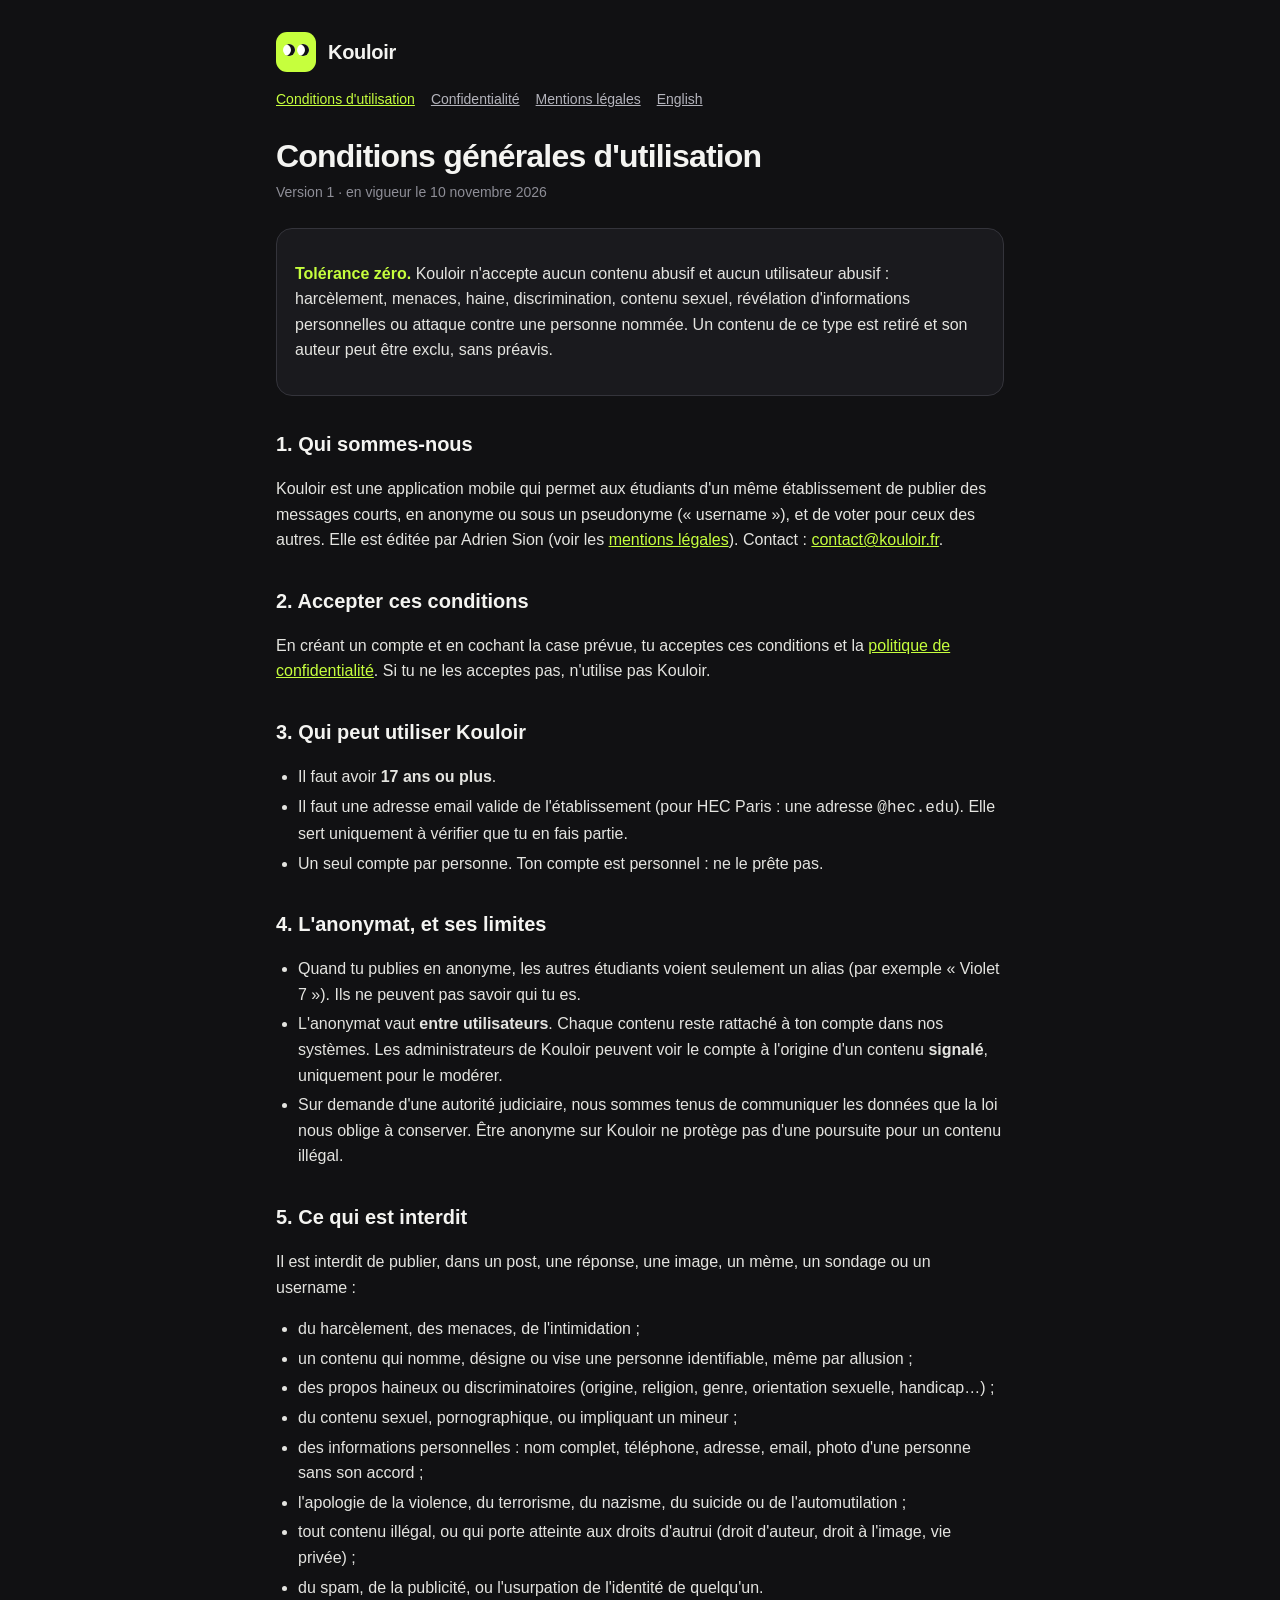
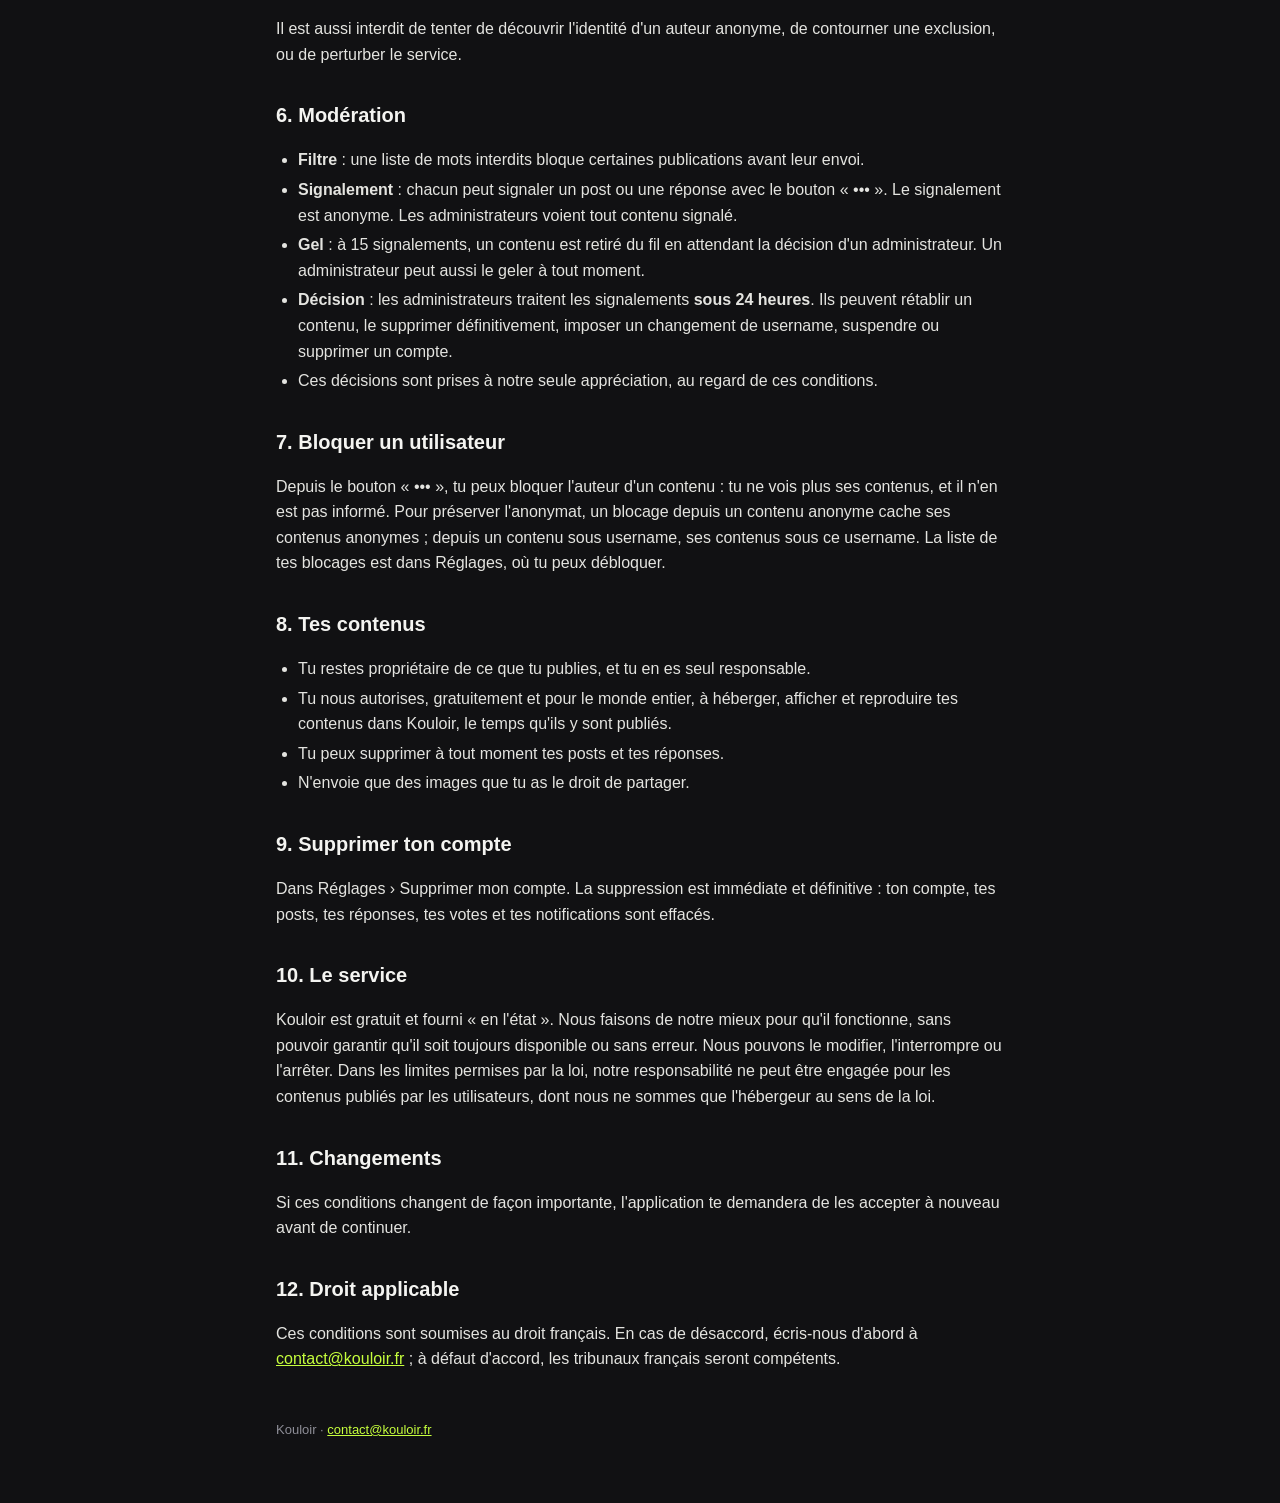
==== cgu.html @ 419ad06a "Pages légales de Kouloir (FR/EN) Co-Authored-By: Claude Opus 5.5 <noreply@anthropic.com>" ====
<!doctype html>
<html lang="fr">
<head>
<meta charset="utf-8">
<meta name="viewport" content="width=device-width, initial-scale=1">
<title>Conditions d'utilisation · Kouloir</title>
<link rel="stylesheet" href="style.css">
</head>
<body>
<main>
<header><span class="logo" aria-hidden="true"></span><span class="brand">Kouloir</span></header>
<nav aria-label="Pages légales">
  <a href="cgu.html" aria-current="page">Conditions d'utilisation</a>
  <a href="confidentialite.html">Confidentialité</a>
  <a href="mentions-legales.html">Mentions légales</a>
  <a href="terms.html" lang="en">English</a>
</nav>

<h1>Conditions générales d'utilisation</h1>
<p class="meta">Version 1 · en vigueur le 10 novembre 2026</p>

<div class="box">
  <p><strong>Tolérance zéro.</strong> Kouloir n'accepte aucun contenu abusif et aucun utilisateur abusif :
  harcèlement, menaces, haine, discrimination, contenu sexuel, révélation d'informations personnelles
  ou attaque contre une personne nommée. Un contenu de ce type est retiré et son auteur peut être exclu,
  sans préavis.</p>
</div>

<h2>1. Qui sommes-nous</h2>
<p>Kouloir est une application mobile qui permet aux étudiants d'un même établissement de publier des
messages courts, en anonyme ou sous un pseudonyme (« username »), et de voter pour ceux des autres.
Elle est éditée par Adrien Sion (voir les <a href="mentions-legales.html">mentions légales</a>).
Contact : <a href="mailto:contact@kouloir.fr">contact@kouloir.fr</a>.</p>

<h2>2. Accepter ces conditions</h2>
<p>En créant un compte et en cochant la case prévue, tu acceptes ces conditions et la
<a href="confidentialite.html">politique de confidentialité</a>. Si tu ne les acceptes pas, n'utilise pas Kouloir.</p>

<h2>3. Qui peut utiliser Kouloir</h2>
<ul>
  <li>Il faut avoir <strong>17 ans ou plus</strong>.</li>
  <li>Il faut une adresse email valide de l'établissement (pour HEC Paris : une adresse <code>@hec.edu</code>).
  Elle sert uniquement à vérifier que tu en fais partie.</li>
  <li>Un seul compte par personne. Ton compte est personnel : ne le prête pas.</li>
</ul>

<h2>4. L'anonymat, et ses limites</h2>
<ul>
  <li>Quand tu publies en anonyme, les autres étudiants voient seulement un alias (par exemple « Violet 7 »).
  Ils ne peuvent pas savoir qui tu es.</li>
  <li>L'anonymat vaut <strong>entre utilisateurs</strong>. Chaque contenu reste rattaché à ton compte dans nos
  systèmes. Les administrateurs de Kouloir peuvent voir le compte à l'origine d'un contenu
  <strong>signalé</strong>, uniquement pour le modérer.</li>
  <li>Sur demande d'une autorité judiciaire, nous sommes tenus de communiquer les données que la loi nous
  oblige à conserver. Être anonyme sur Kouloir ne protège pas d'une poursuite pour un contenu illégal.</li>
</ul>

<h2>5. Ce qui est interdit</h2>
<p>Il est interdit de publier, dans un post, une réponse, une image, un mème, un sondage ou un username :</p>
<ul>
  <li>du harcèlement, des menaces, de l'intimidation ;</li>
  <li>un contenu qui nomme, désigne ou vise une personne identifiable, même par allusion ;</li>
  <li>des propos haineux ou discriminatoires (origine, religion, genre, orientation sexuelle, handicap…) ;</li>
  <li>du contenu sexuel, pornographique, ou impliquant un mineur ;</li>
  <li>des informations personnelles : nom complet, téléphone, adresse, email, photo d'une personne sans son accord ;</li>
  <li>l'apologie de la violence, du terrorisme, du nazisme, du suicide ou de l'automutilation ;</li>
  <li>tout contenu illégal, ou qui porte atteinte aux droits d'autrui (droit d'auteur, droit à l'image, vie privée) ;</li>
  <li>du spam, de la publicité, ou l'usurpation de l'identité de quelqu'un.</li>
</ul>
<p>Il est aussi interdit de tenter de découvrir l'identité d'un auteur anonyme, de contourner une exclusion,
ou de perturber le service.</p>

<h2>6. Modération</h2>
<ul>
  <li><strong>Filtre</strong> : une liste de mots interdits bloque certaines publications avant leur envoi.</li>
  <li><strong>Signalement</strong> : chacun peut signaler un post ou une réponse avec le bouton « ••• ».
  Le signalement est anonyme. Les administrateurs voient tout contenu signalé.</li>
  <li><strong>Gel</strong> : à 15 signalements, un contenu est retiré du fil en attendant la décision d'un
  administrateur. Un administrateur peut aussi le geler à tout moment.</li>
  <li><strong>Décision</strong> : les administrateurs traitent les signalements <strong>sous 24 heures</strong>.
  Ils peuvent rétablir un contenu, le supprimer définitivement, imposer un changement de username,
  suspendre ou supprimer un compte.</li>
  <li>Ces décisions sont prises à notre seule appréciation, au regard de ces conditions.</li>
</ul>

<h2>7. Bloquer un utilisateur</h2>
<p>Depuis le bouton « ••• », tu peux bloquer l'auteur d'un contenu : tu ne vois plus ses contenus, et il
n'en est pas informé. Pour préserver l'anonymat, un blocage depuis un contenu anonyme cache ses contenus
anonymes ; depuis un contenu sous username, ses contenus sous ce username. La liste de tes blocages est
dans Réglages, où tu peux débloquer.</p>

<h2>8. Tes contenus</h2>
<ul>
  <li>Tu restes propriétaire de ce que tu publies, et tu en es seul responsable.</li>
  <li>Tu nous autorises, gratuitement et pour le monde entier, à héberger, afficher et reproduire tes contenus
  dans Kouloir, le temps qu'ils y sont publiés.</li>
  <li>Tu peux supprimer à tout moment tes posts et tes réponses.</li>
  <li>N'envoie que des images que tu as le droit de partager.</li>
</ul>

<h2>9. Supprimer ton compte</h2>
<p>Dans Réglages › Supprimer mon compte. La suppression est immédiate et définitive : ton compte, tes posts,
tes réponses, tes votes et tes notifications sont effacés.</p>

<h2>10. Le service</h2>
<p>Kouloir est gratuit et fourni « en l'état ». Nous faisons de notre mieux pour qu'il fonctionne, sans
pouvoir garantir qu'il soit toujours disponible ou sans erreur. Nous pouvons le modifier, l'interrompre
ou l'arrêter. Dans les limites permises par la loi, notre responsabilité ne peut être engagée pour les
contenus publiés par les utilisateurs, dont nous ne sommes que l'hébergeur au sens de la loi.</p>

<h2>11. Changements</h2>
<p>Si ces conditions changent de façon importante, l'application te demandera de les accepter à nouveau
avant de continuer.</p>

<h2>12. Droit applicable</h2>
<p>Ces conditions sont soumises au droit français. En cas de désaccord, écris-nous d'abord à
<a href="mailto:contact@kouloir.fr">contact@kouloir.fr</a> ; à défaut d'accord, les tribunaux français
seront compétents.</p>

<footer>Kouloir · <a href="mailto:contact@kouloir.fr">contact@kouloir.fr</a></footer>
</main>
</body>
</html>
---- style.css ----
:root { color-scheme: dark; }
* { box-sizing: border-box; }
body {
  margin: 0;
  background: #111113;
  color: #F4F4F1;
  font: 16px/1.6 Inter, -apple-system, BlinkMacSystemFont, "Segoe UI", sans-serif;
}
main { max-width: 760px; margin: 0 auto; padding: 32px 16px 64px; }
header { display: flex; align-items: center; gap: 12px; margin-bottom: 8px; }
.logo { width: 40px; height: 40px; border-radius: 11px; background: #C6FF3D; position: relative; flex: none; }
.logo::before, .logo::after {
  content: ""; position: absolute; top: 12px; width: 12px; height: 12px; border-radius: 50%;
  background: #fff; box-shadow: inset -4px 0 0 0 #111113;
}
.logo::before { left: 7px; }
.logo::after { left: 21px; }
.brand { font-weight: 700; font-size: 20px; letter-spacing: -0.3px; }
nav { display: flex; flex-wrap: wrap; gap: 8px 16px; margin: 16px 0 28px; font-size: 14px; }
nav a { color: #B4B4BC; }
nav a[aria-current] { color: #C6FF3D; }
h1 { font-size: 32px; line-height: 1.15; letter-spacing: -0.8px; margin: 0 0 6px; }
h2 { font-size: 20px; margin: 32px 0 8px; }
.meta { color: #8E8E97; font-size: 14px; margin: 0 0 24px; }
.box { background: #1A1A1E; border: 1px solid #34343B; border-radius: 16px; padding: 16px 18px; margin: 20px 0; }
.box strong { color: #C6FF3D; }
a { color: #C6FF3D; }
ul { padding-left: 22px; }
li { margin: 4px 0; }
p, li { color: #E4E4E0; }
table { width: 100%; border-collapse: collapse; font-size: 14.5px; margin: 12px 0; }
th, td { text-align: left; vertical-align: top; padding: 10px 8px; border-bottom: 1px solid #26262C; }
th { color: #B4B4BC; font-weight: 600; }
.table-wrap { overflow-x: auto; }
footer { margin-top: 48px; color: #8E8E97; font-size: 13px; }
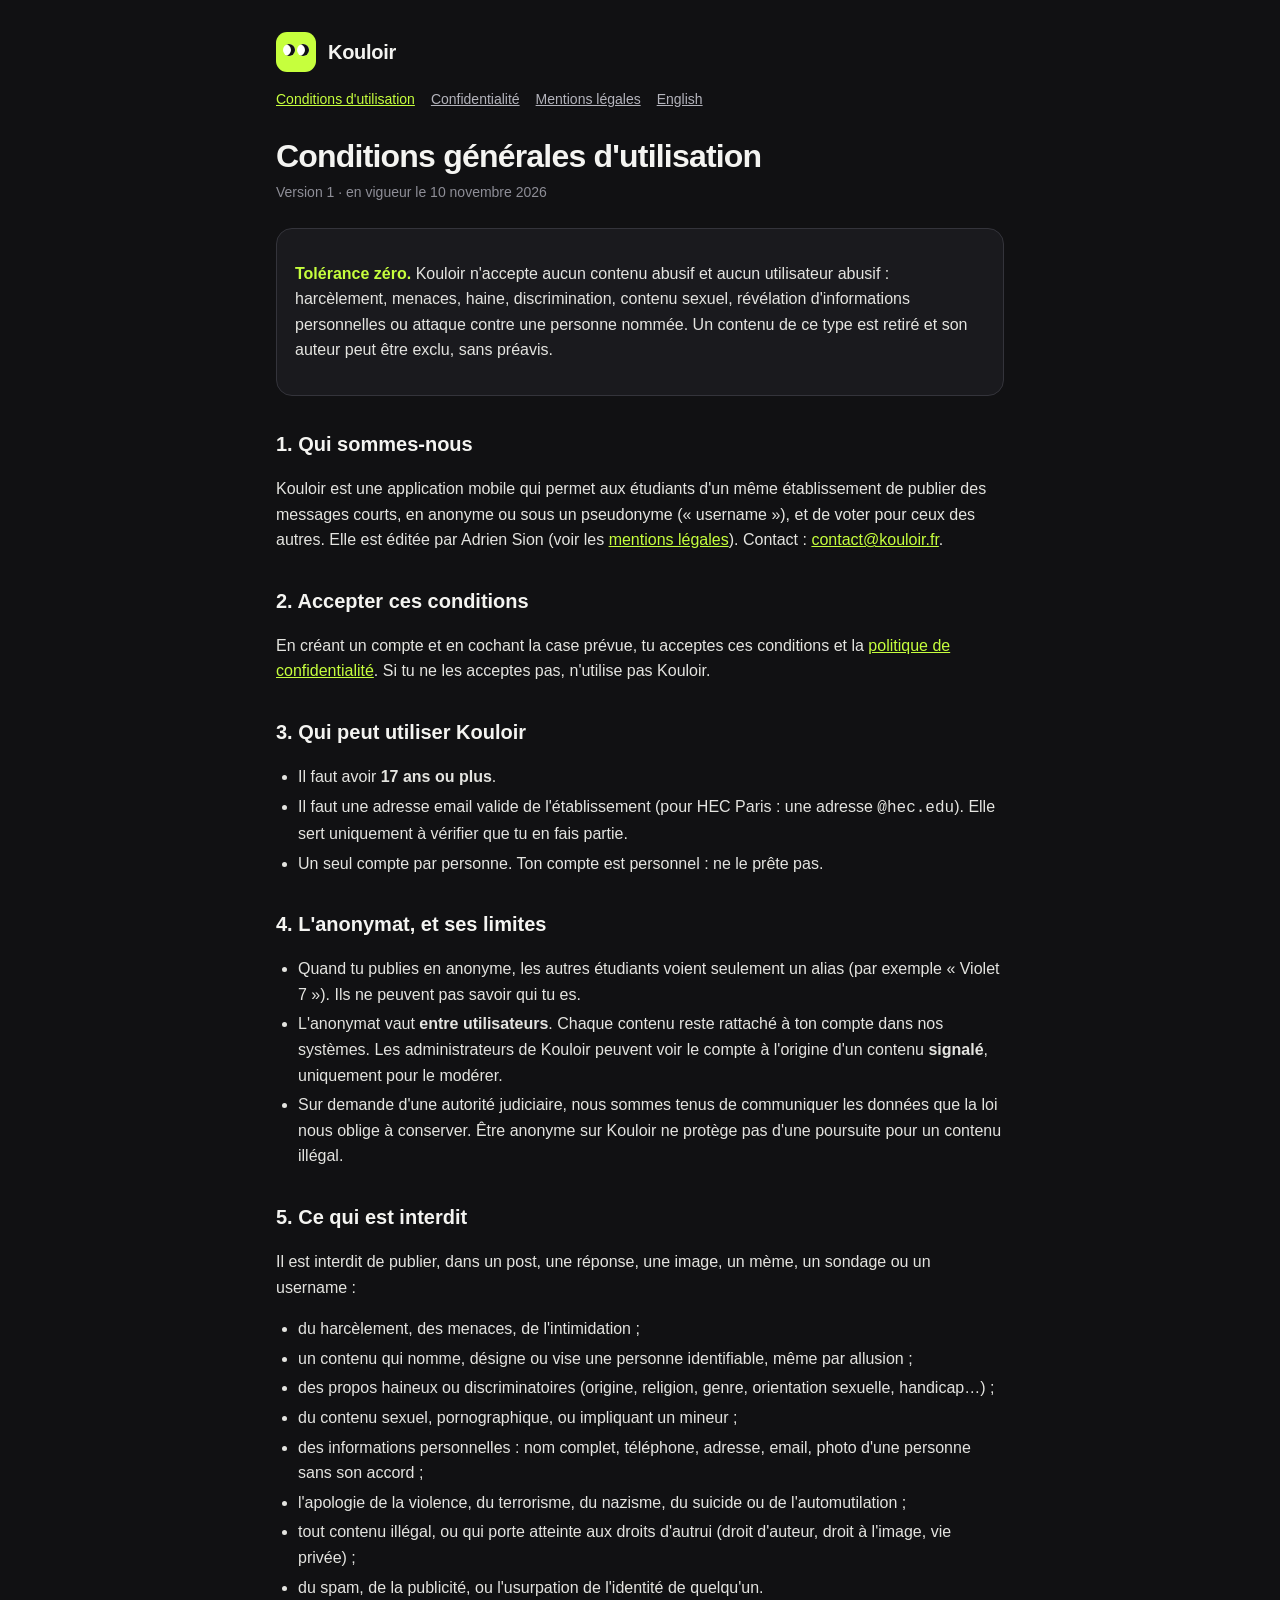
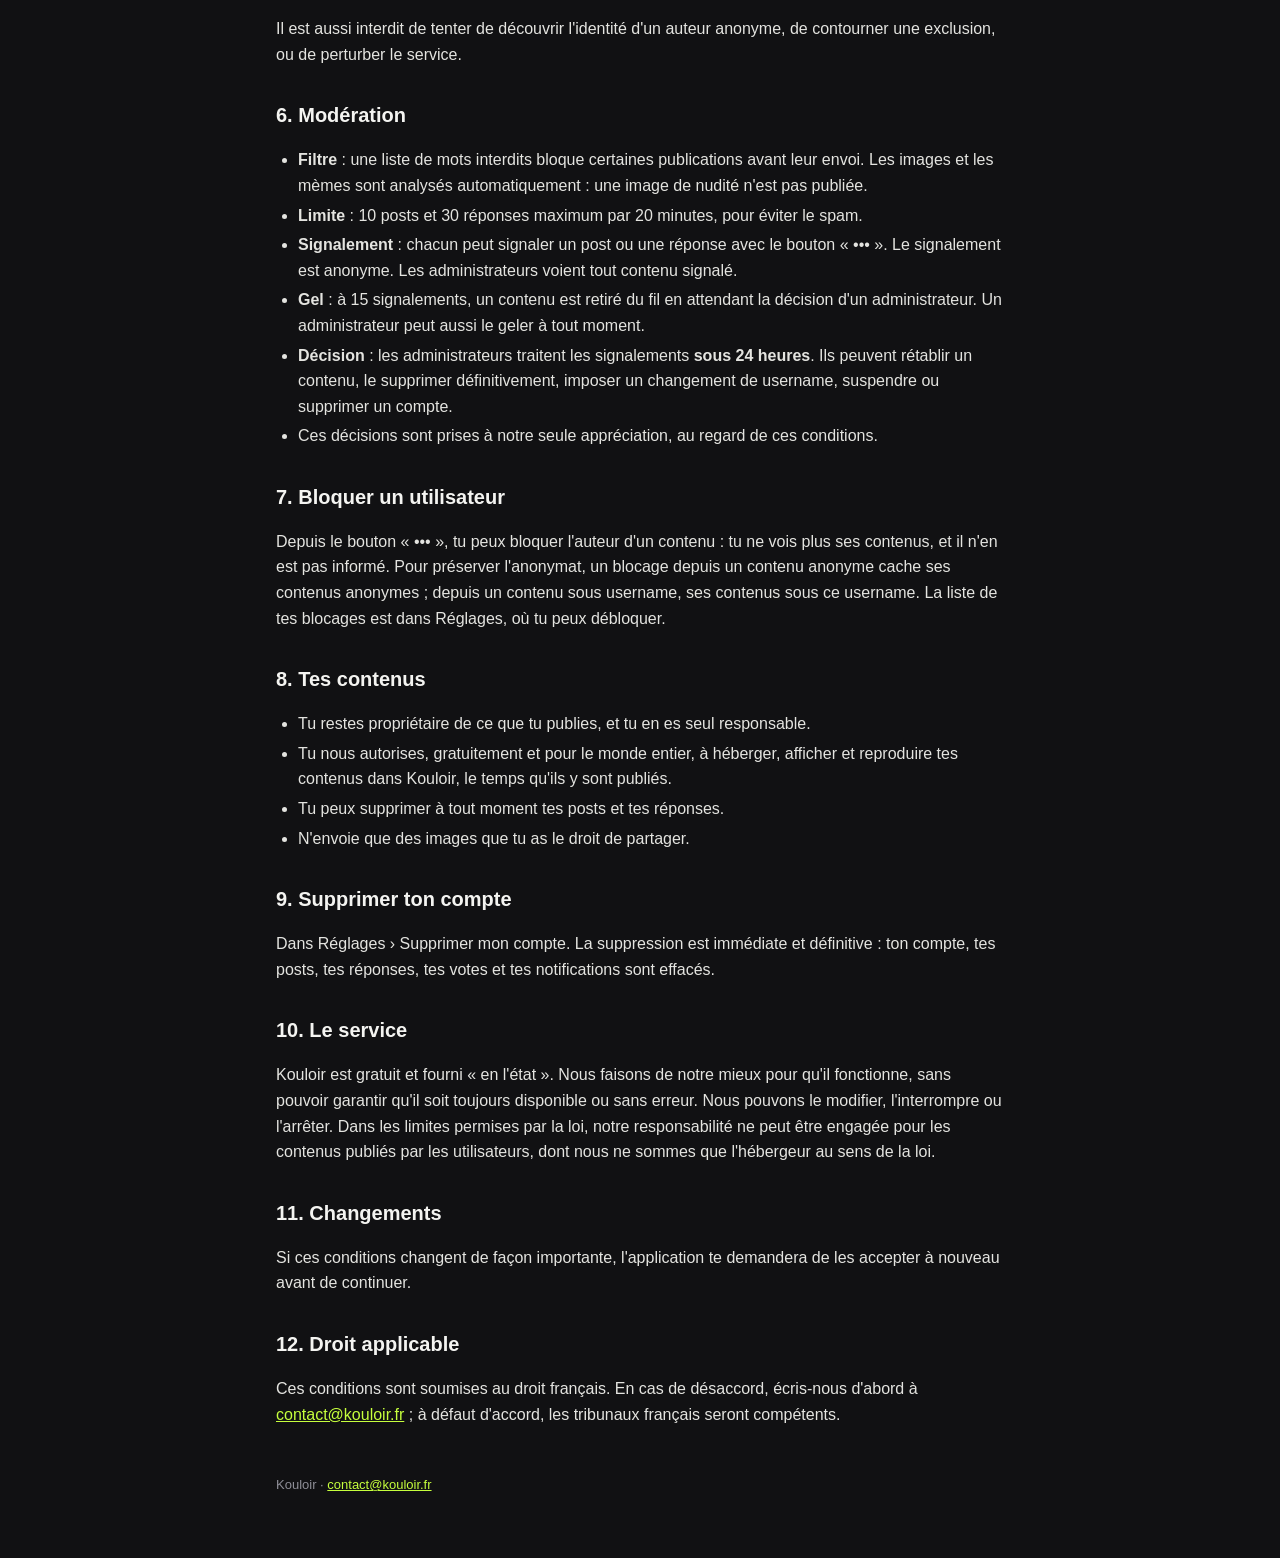
==== commit 23d0c04f: "Analyse des images (OpenAI) et limite anti-spam Co-Authored-By: Claude Opus 5.5 <noreply@anthropic.c" ====
--- a/cgu.html
+++ b/cgu.html
@@ -72,7 +72,8 @@
 
 <h2>6. Modération</h2>
 <ul>
-  <li><strong>Filtre</strong> : une liste de mots interdits bloque certaines publications avant leur envoi.</li>
+  <li><strong>Filtre</strong> : une liste de mots interdits bloque certaines publications avant leur envoi. Les images et les mèmes sont analysés automatiquement : une image de nudité n'est pas publiée.</li>
+  <li><strong>Limite</strong> : 10 posts et 30 réponses maximum par 20 minutes, pour éviter le spam.</li>
   <li><strong>Signalement</strong> : chacun peut signaler un post ou une réponse avec le bouton « ••• ».
   Le signalement est anonyme. Les administrateurs voient tout contenu signalé.</li>
   <li><strong>Gel</strong> : à 15 signalements, un contenu est retiré du fil en attendant la décision d'un
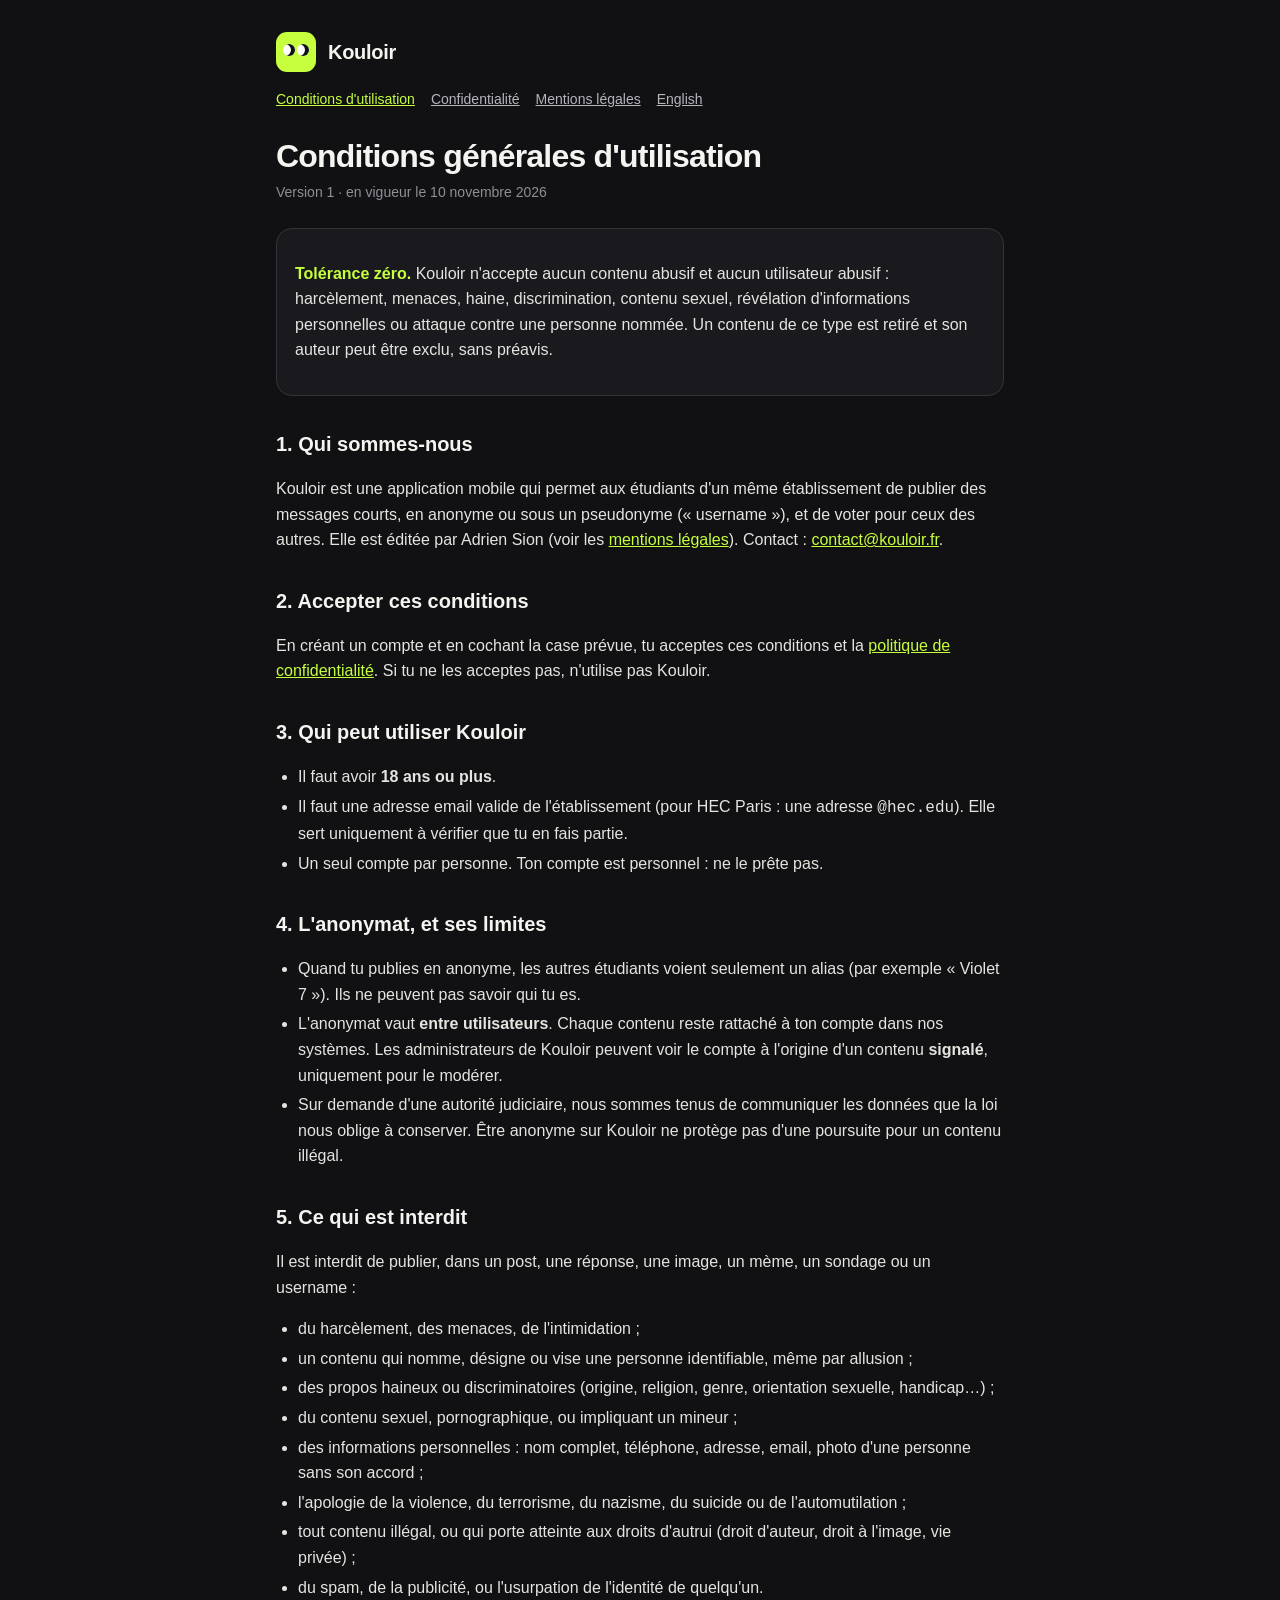
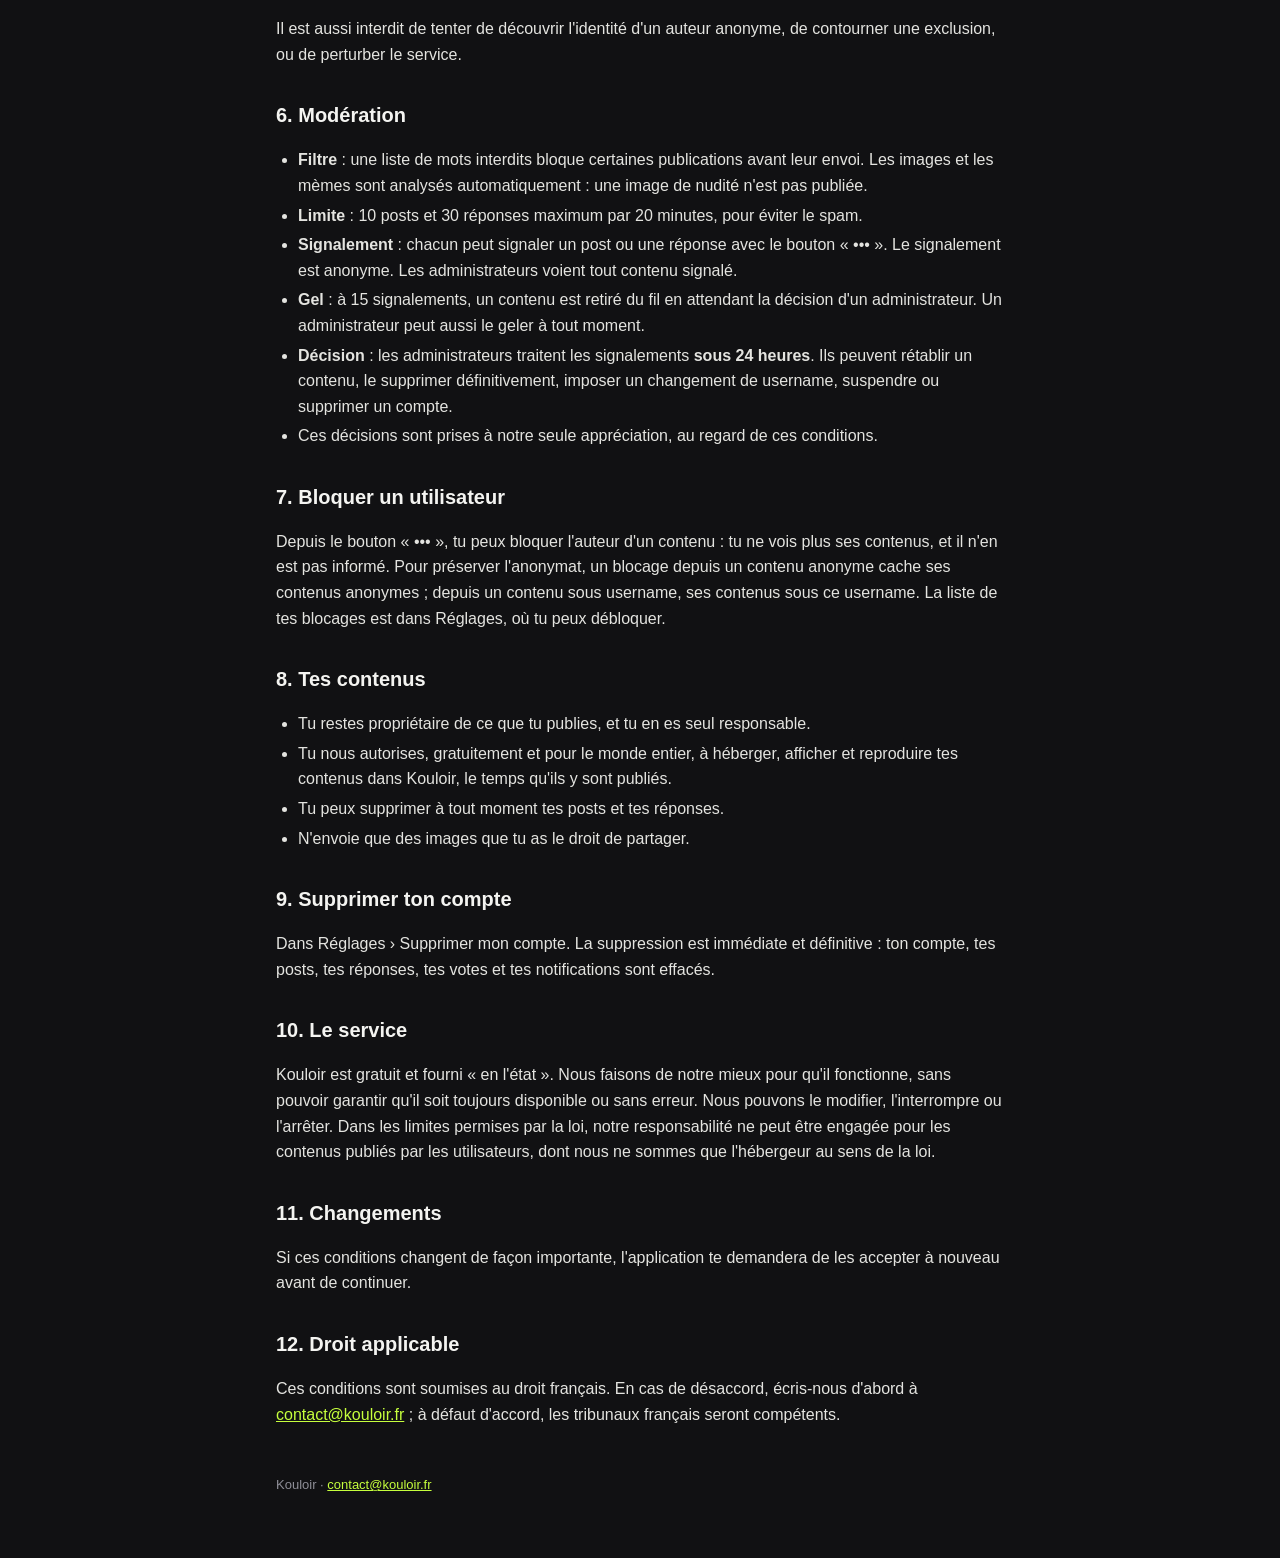
==== commit 450acd37: "Âge minimum 18 ans (CGU, confidentialité, FR/EN)" ====
--- a/cgu.html
+++ b/cgu.html
@@ -38,7 +38,7 @@
 
 <h2>3. Qui peut utiliser Kouloir</h2>
 <ul>
-  <li>Il faut avoir <strong>17 ans ou plus</strong>.</li>
+  <li>Il faut avoir <strong>18 ans ou plus</strong>.</li>
   <li>Il faut une adresse email valide de l'établissement (pour HEC Paris : une adresse <code>@hec.edu</code>).
   Elle sert uniquement à vérifier que tu en fais partie.</li>
   <li>Un seul compte par personne. Ton compte est personnel : ne le prête pas.</li>
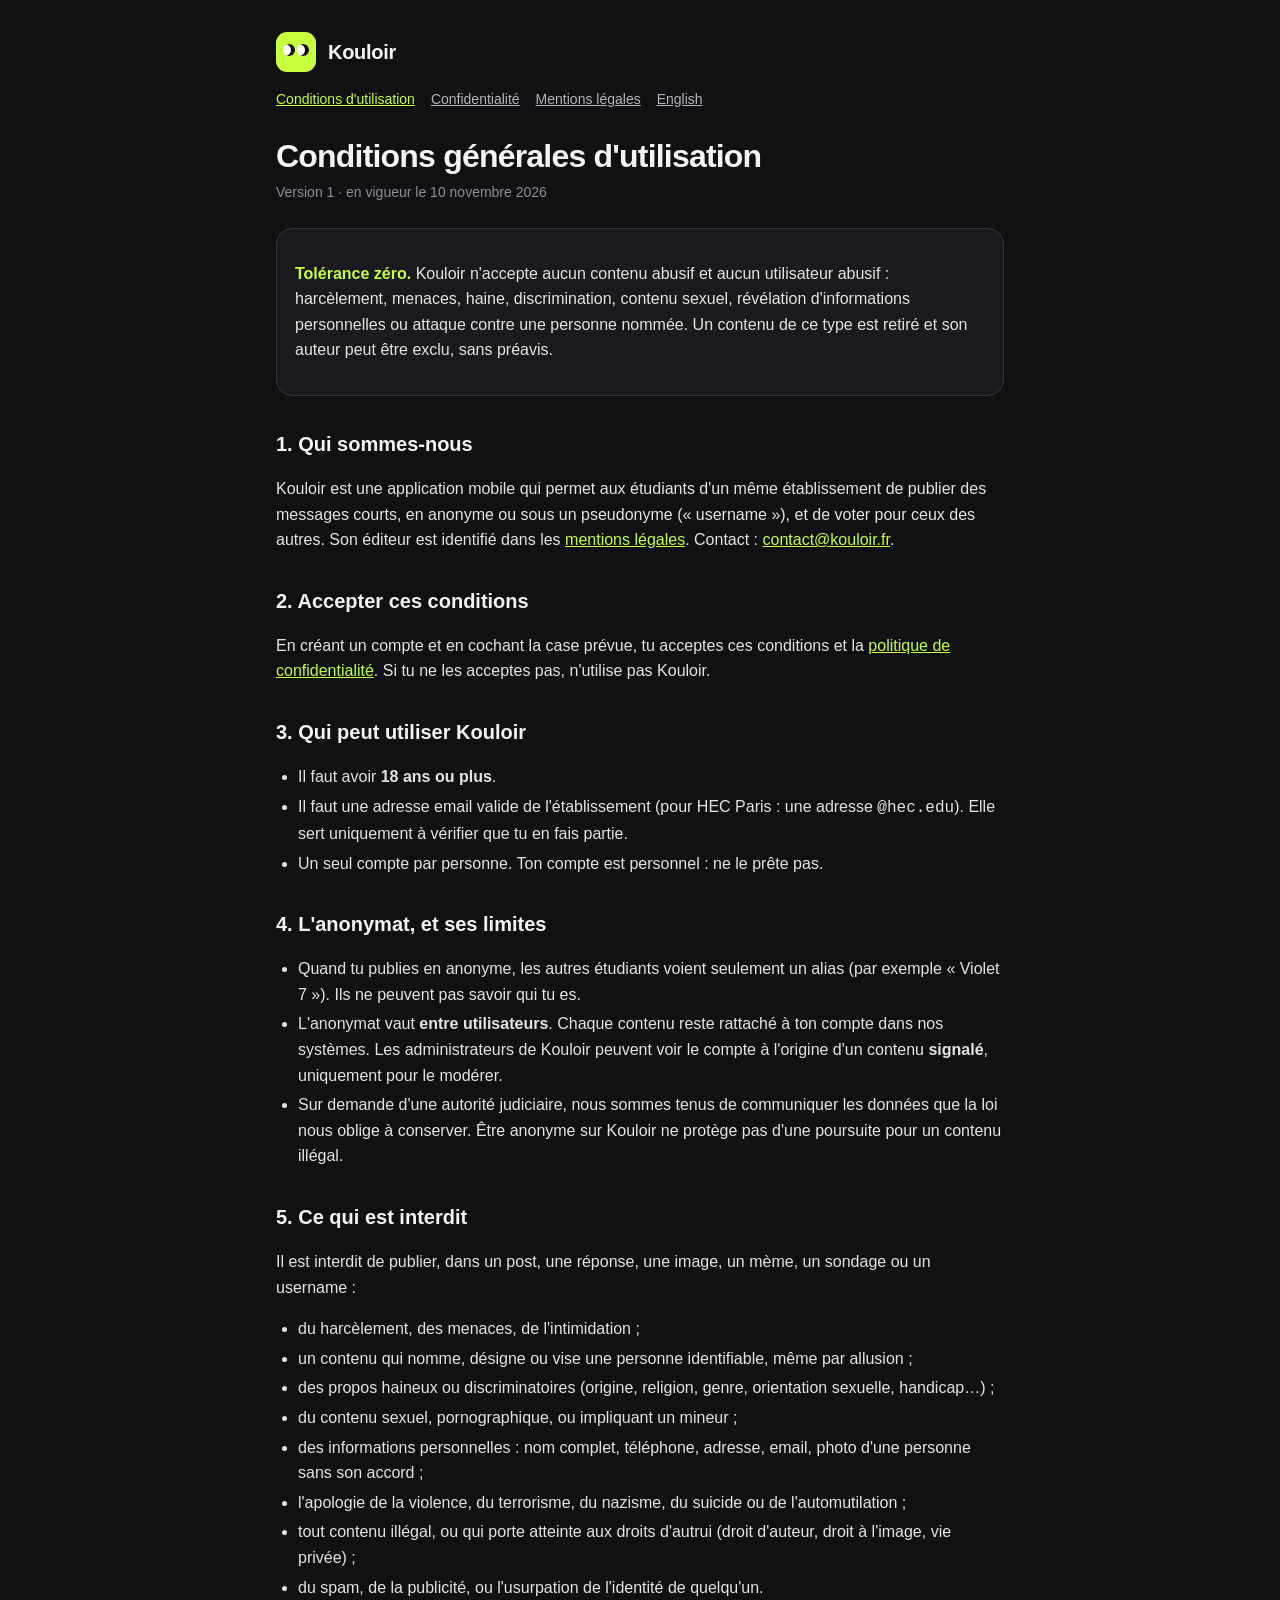
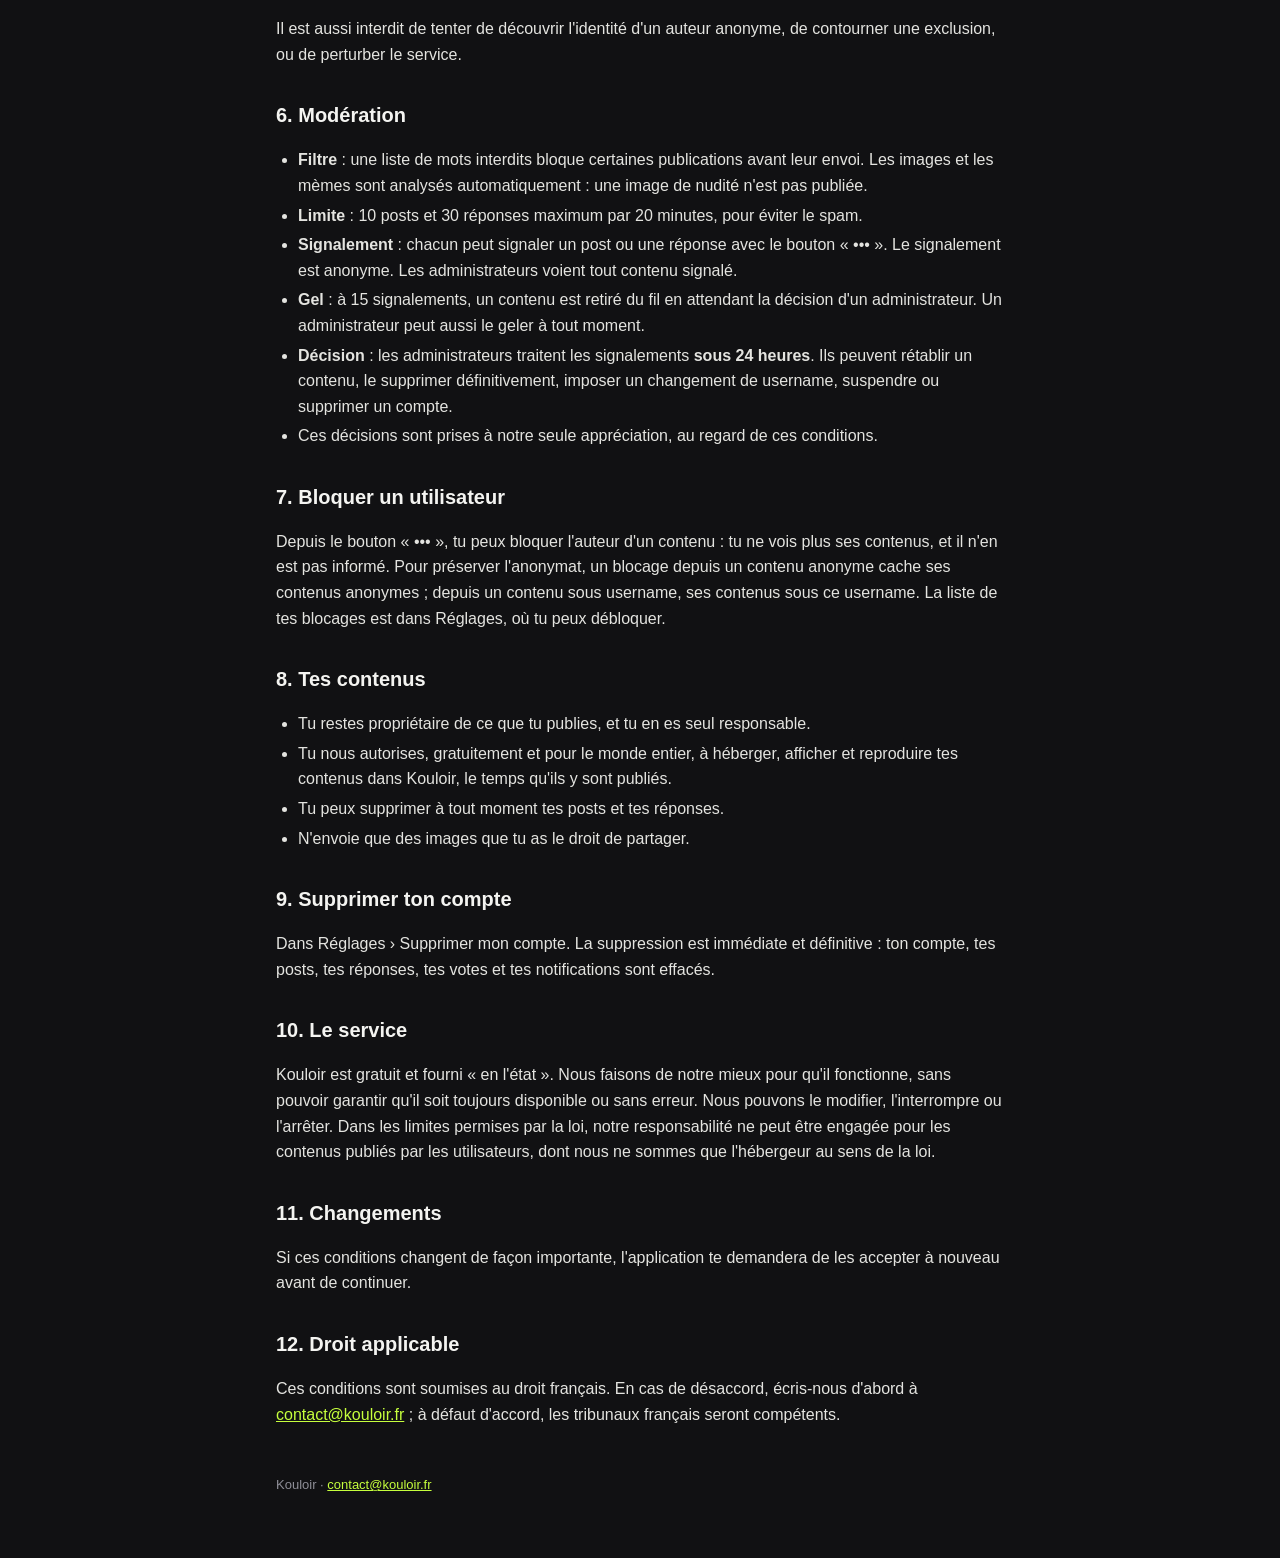
==== commit 1dd86369: "Éditeur seulement dans les mentions légales, nouvelle adresse" ====
--- a/cgu.html
+++ b/cgu.html
@@ -29,7 +29,7 @@
 <h2>1. Qui sommes-nous</h2>
 <p>Kouloir est une application mobile qui permet aux étudiants d'un même établissement de publier des
 messages courts, en anonyme ou sous un pseudonyme (« username »), et de voter pour ceux des autres.
-Elle est éditée par Adrien Sion (voir les <a href="mentions-legales.html">mentions légales</a>).
+Son éditeur est identifié dans les <a href="mentions-legales.html">mentions légales</a>.
 Contact : <a href="mailto:contact@kouloir.fr">contact@kouloir.fr</a>.</p>
 
 <h2>2. Accepter ces conditions</h2>
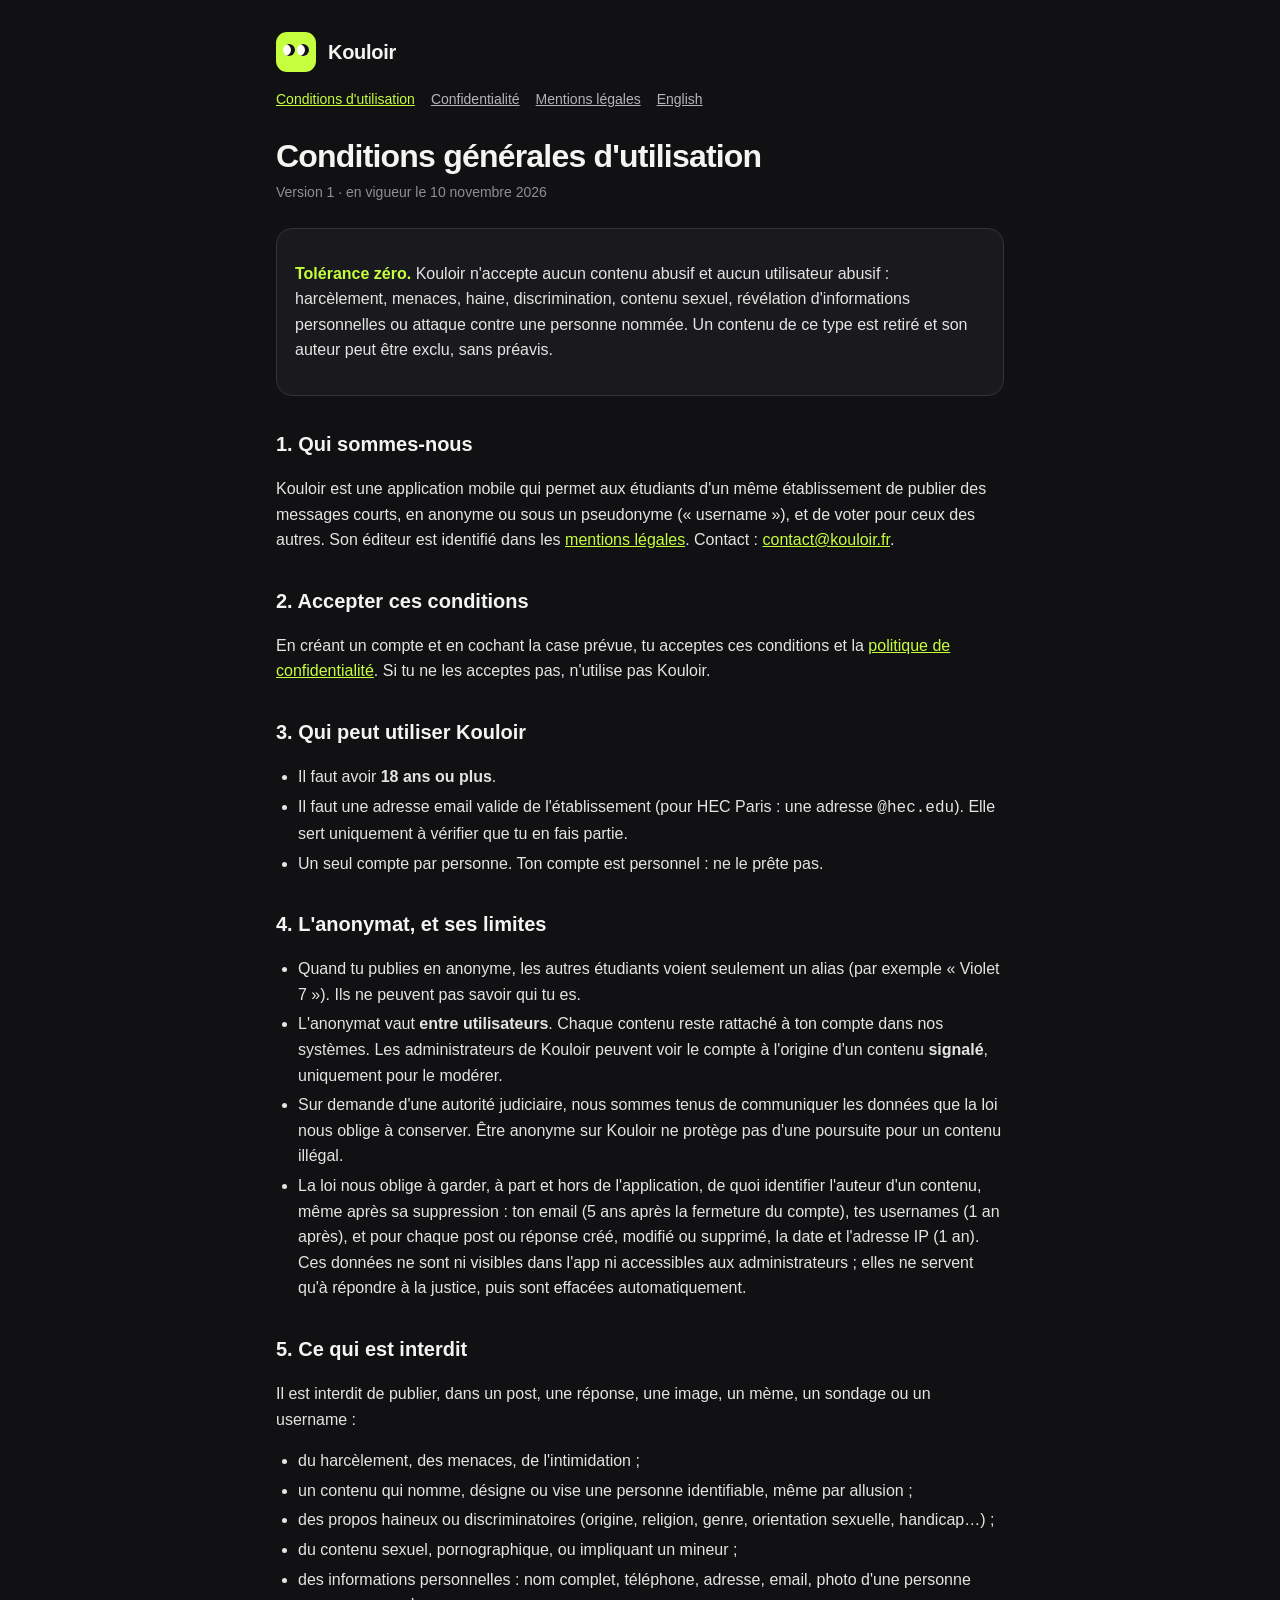
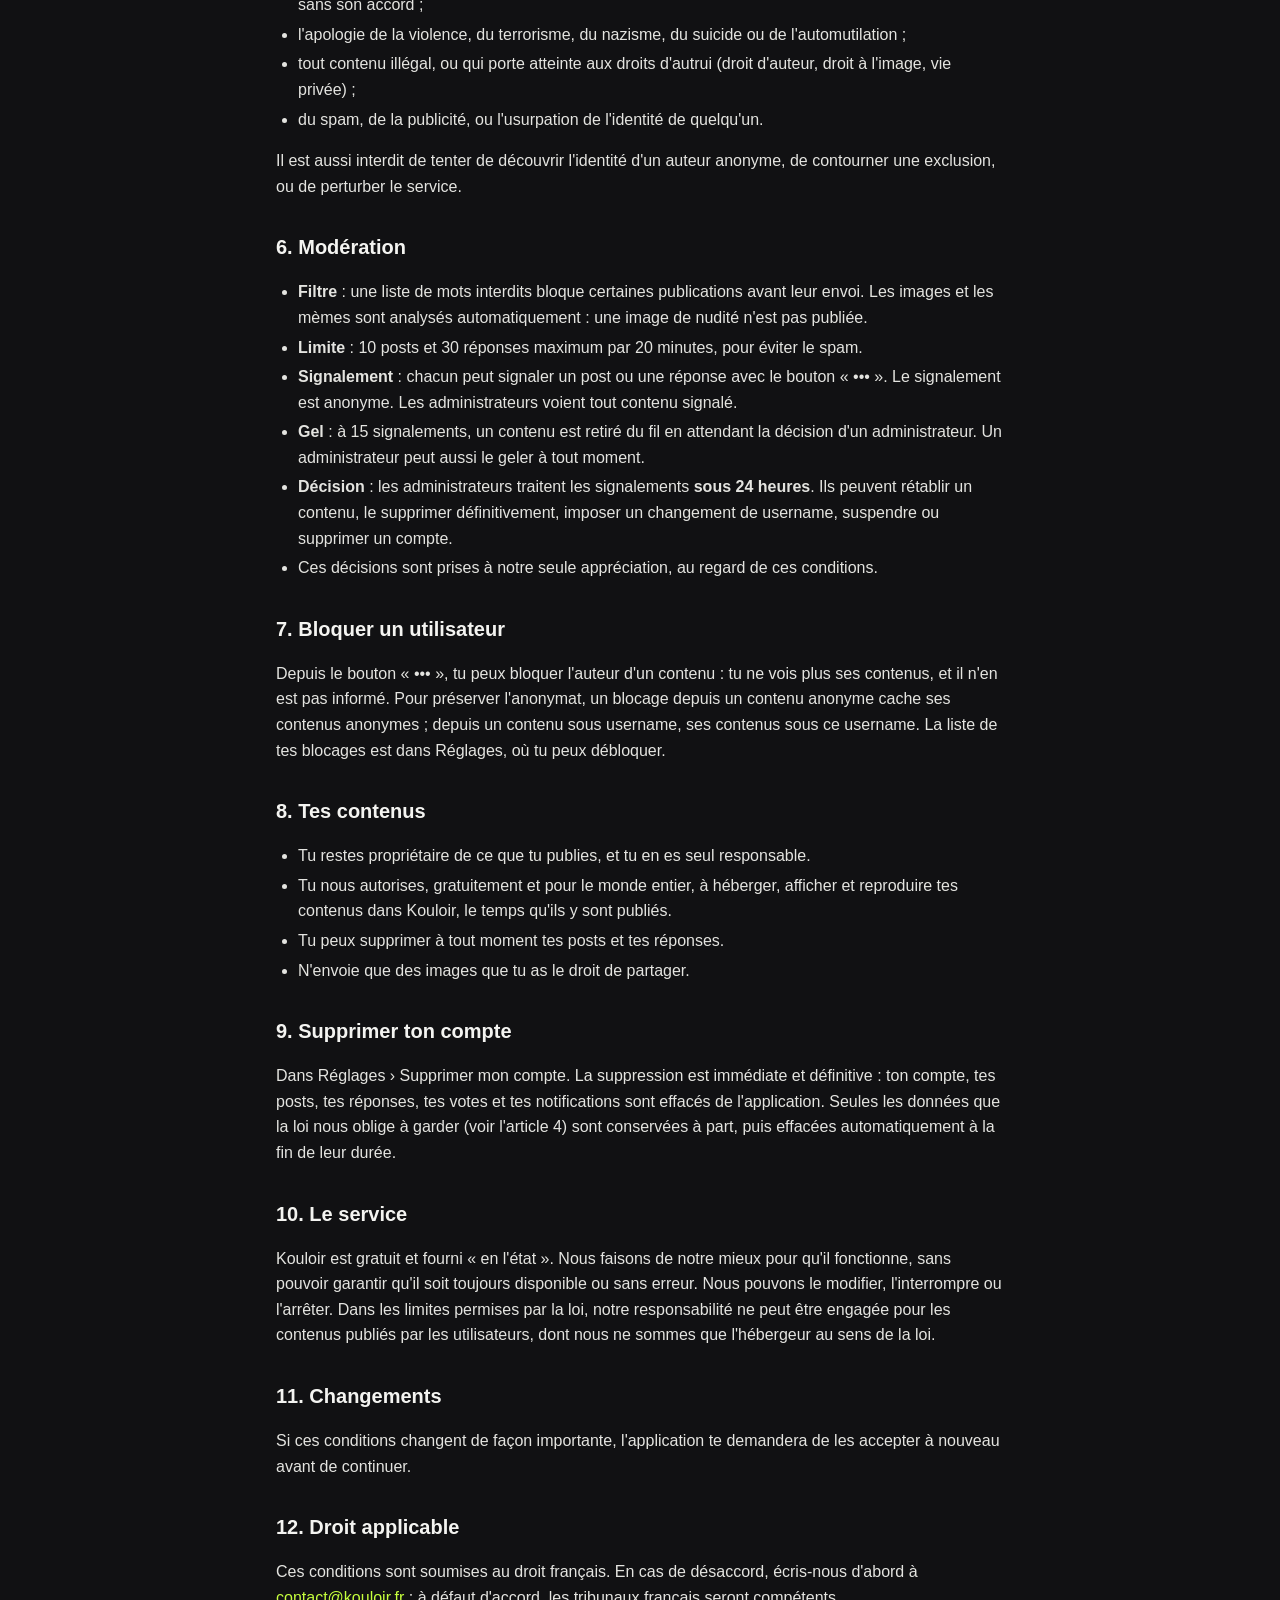
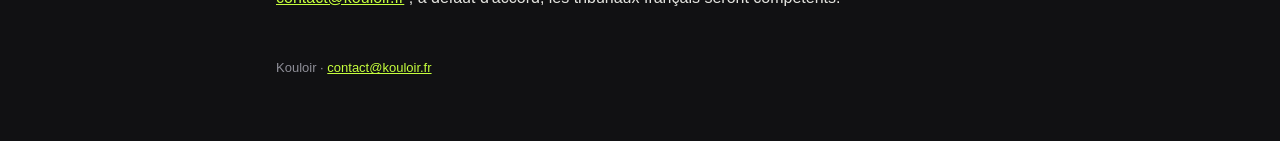
==== commit 234334d8: "Journal légal expliqué dans les CGU et la confidentialité (FR/EN)" ====
--- a/cgu.html
+++ b/cgu.html
@@ -53,6 +53,11 @@
   <strong>signalé</strong>, uniquement pour le modérer.</li>
   <li>Sur demande d'une autorité judiciaire, nous sommes tenus de communiquer les données que la loi nous
   oblige à conserver. Être anonyme sur Kouloir ne protège pas d'une poursuite pour un contenu illégal.</li>
+  <li>La loi nous oblige à garder, à part et hors de l'application, de quoi identifier l'auteur d'un contenu,
+  même après sa suppression : ton email (5 ans après la fermeture du compte), tes usernames (1 an après), et
+  pour chaque post ou réponse créé, modifié ou supprimé, la date et l'adresse IP (1 an). Ces données ne sont
+  ni visibles dans l'app ni accessibles aux administrateurs ; elles ne servent qu'à répondre à la justice,
+  puis sont effacées automatiquement.</li>
 </ul>
 
 <h2>5. Ce qui est interdit</h2>
@@ -101,7 +106,9 @@
 
 <h2>9. Supprimer ton compte</h2>
 <p>Dans Réglages › Supprimer mon compte. La suppression est immédiate et définitive : ton compte, tes posts,
-tes réponses, tes votes et tes notifications sont effacés.</p>
+tes réponses, tes votes et tes notifications sont effacés de l'application. Seules les données que la loi
+nous oblige à garder (voir l'article 4) sont conservées à part, puis effacées automatiquement à la fin
+de leur durée.</p>
 
 <h2>10. Le service</h2>
 <p>Kouloir est gratuit et fourni « en l'état ». Nous faisons de notre mieux pour qu'il fonctionne, sans
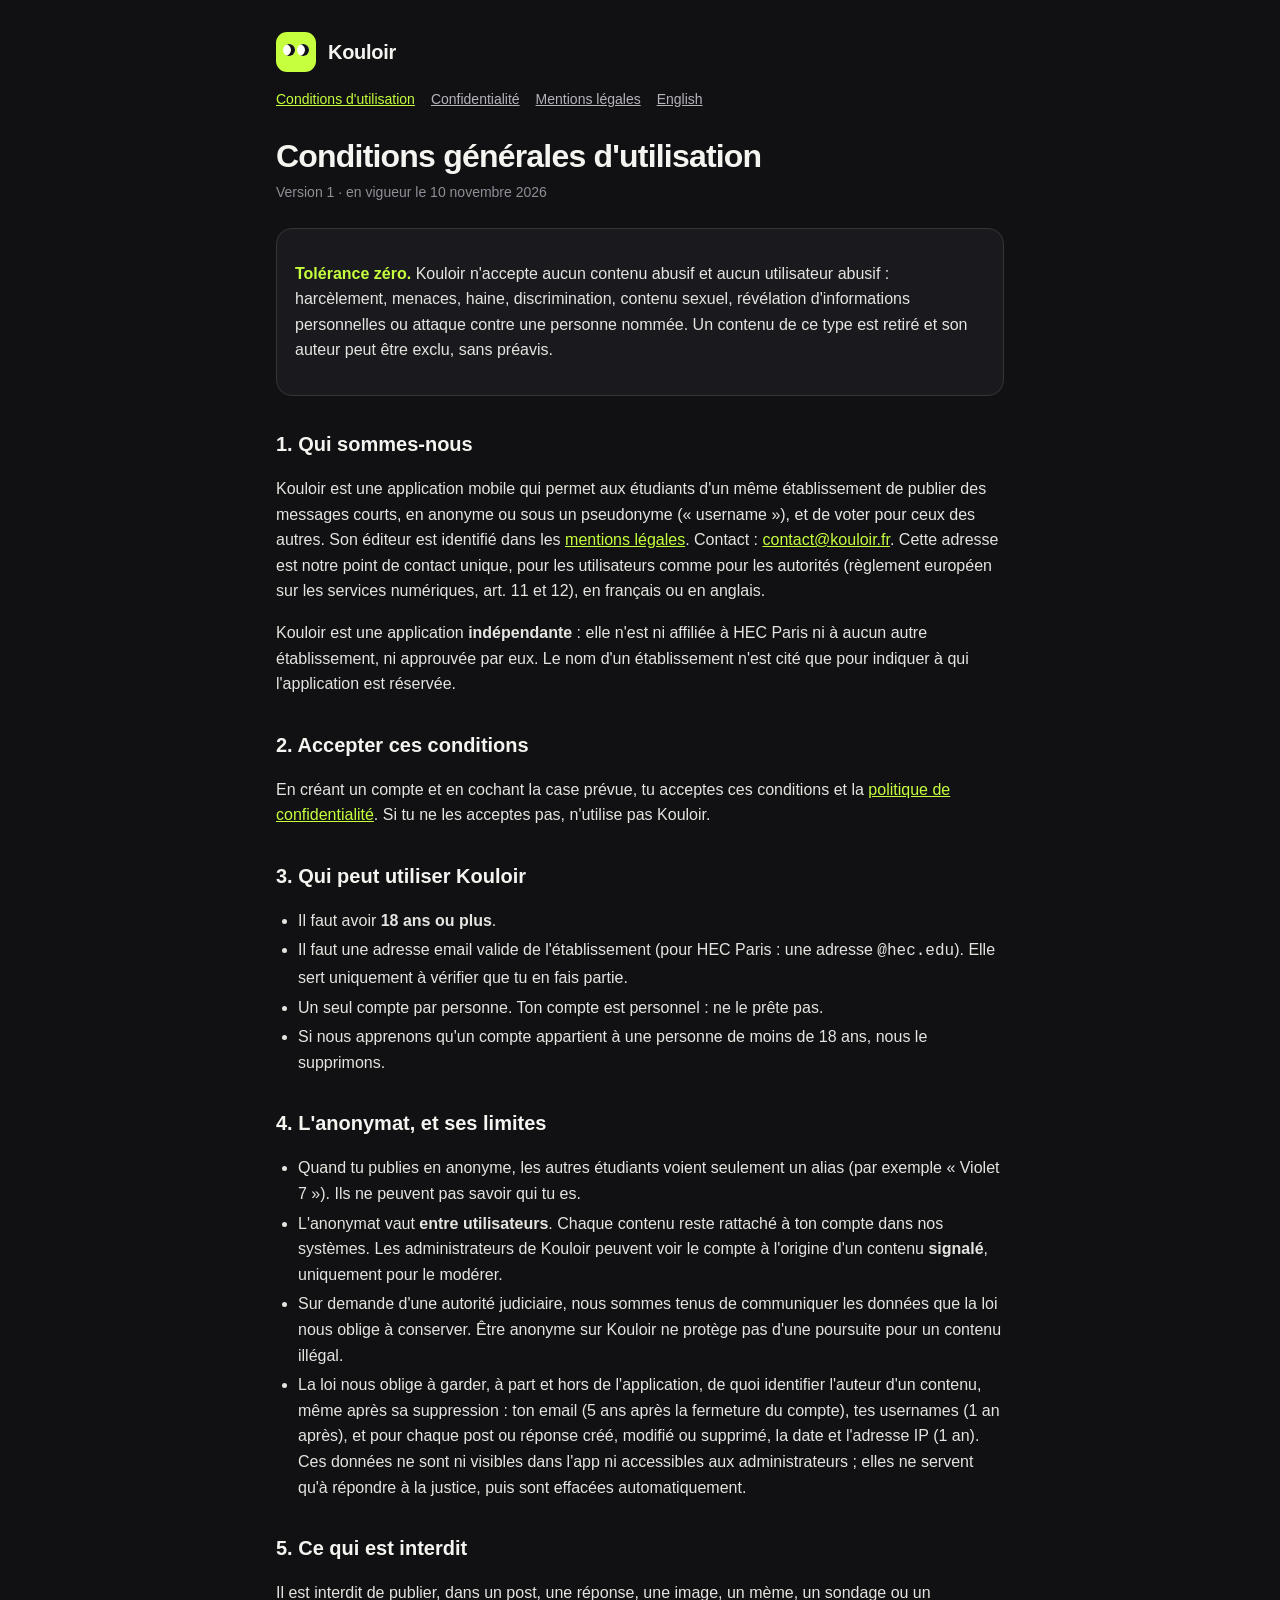
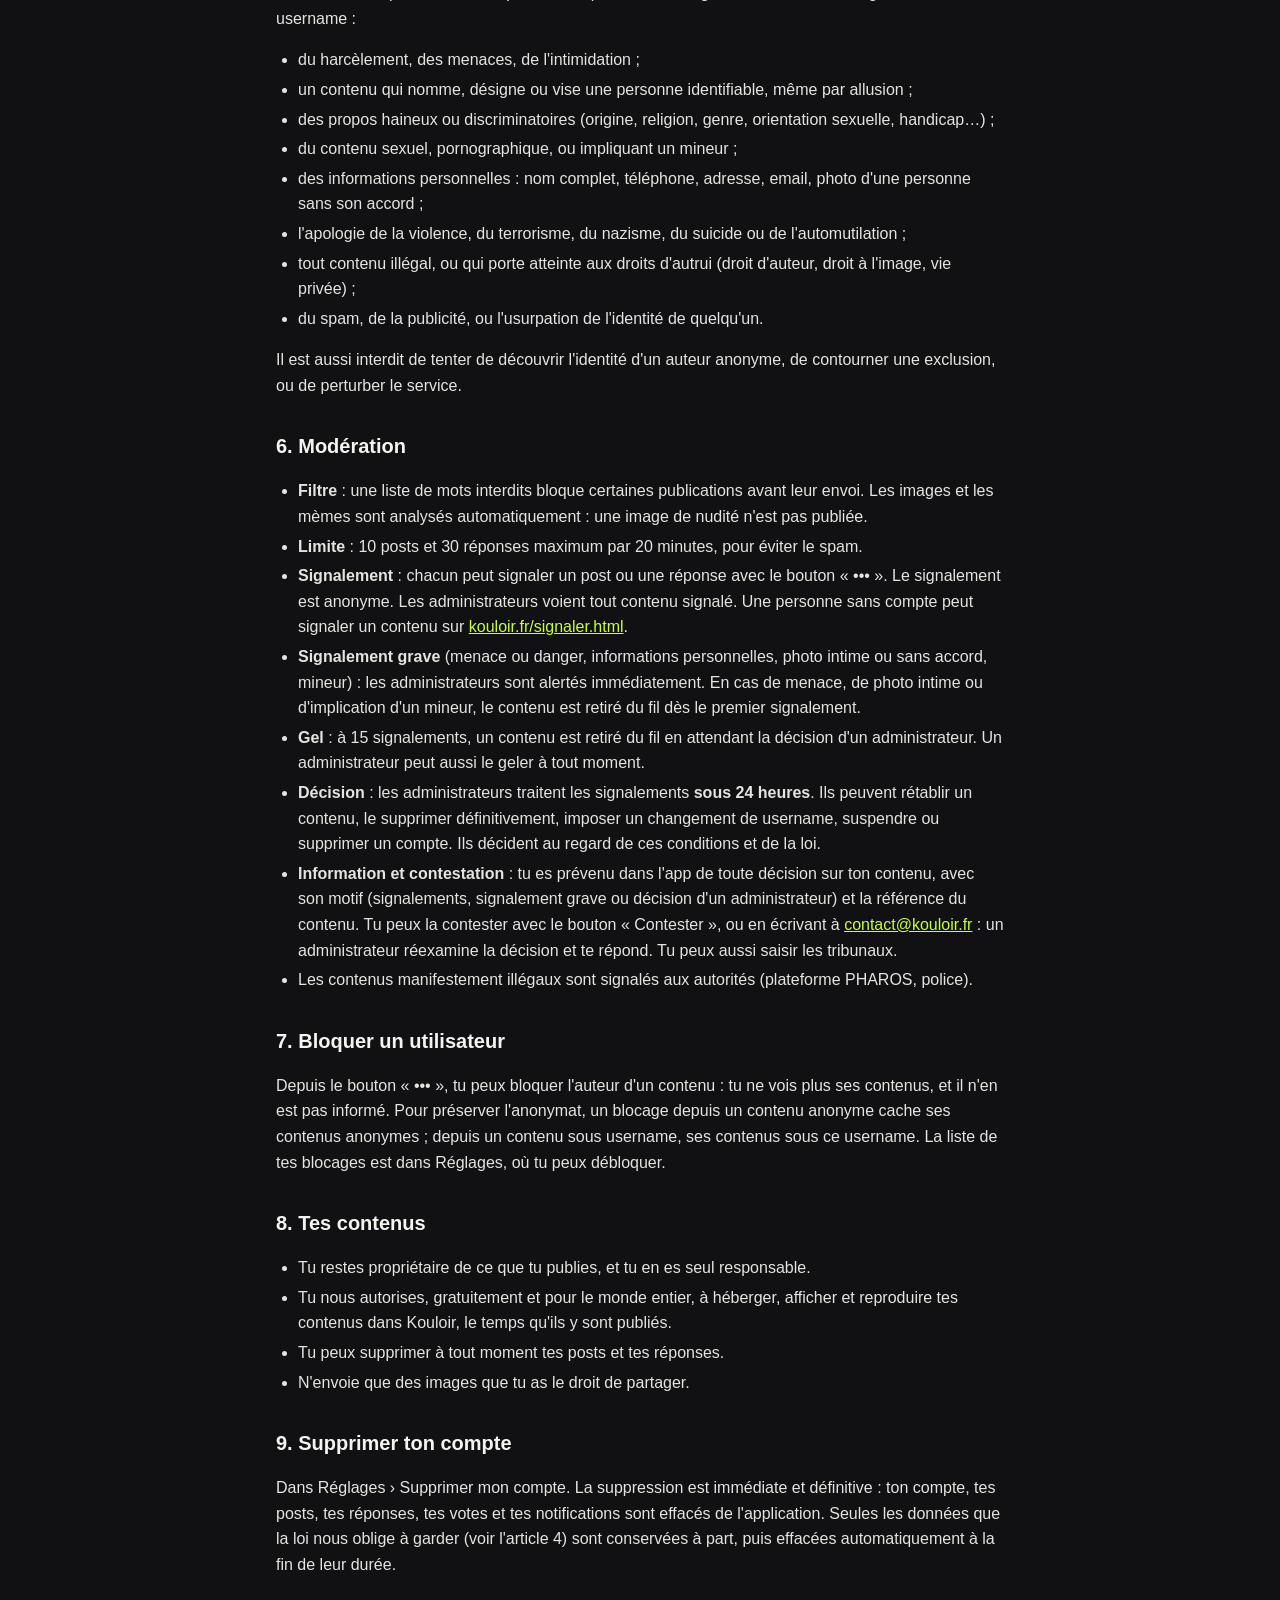
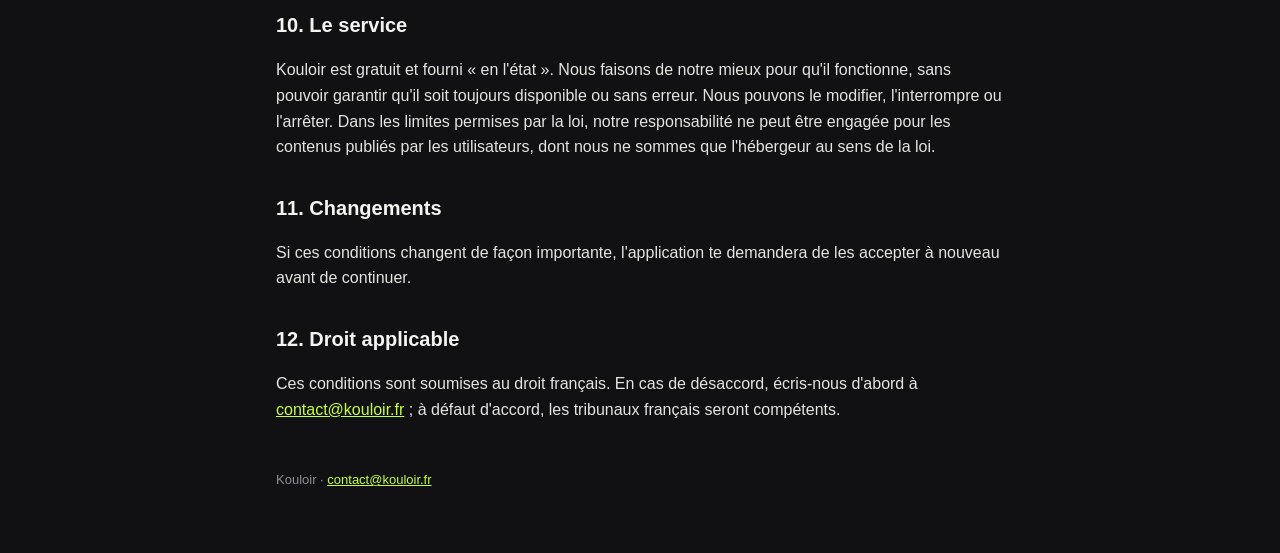
==== commit 16ee5faf: "Formulaire de signalement, modération motivée, point de contact, non-affiliation, confidentialité co" ====
--- a/cgu.html
+++ b/cgu.html
@@ -30,7 +30,12 @@
 <p>Kouloir est une application mobile qui permet aux étudiants d'un même établissement de publier des
 messages courts, en anonyme ou sous un pseudonyme (« username »), et de voter pour ceux des autres.
 Son éditeur est identifié dans les <a href="mentions-legales.html">mentions légales</a>.
-Contact : <a href="mailto:contact@kouloir.fr">contact@kouloir.fr</a>.</p>
+Contact : <a href="mailto:contact@kouloir.fr">contact@kouloir.fr</a>. Cette adresse est notre point de contact
+unique, pour les utilisateurs comme pour les autorités (règlement européen sur les services numériques,
+art. 11 et 12), en français ou en anglais.</p>
+<p>Kouloir est une application <strong>indépendante</strong> : elle n'est ni affiliée à HEC Paris ni à aucun
+autre établissement, ni approuvée par eux. Le nom d'un établissement n'est cité que pour indiquer à qui
+l'application est réservée.</p>
 
 <h2>2. Accepter ces conditions</h2>
 <p>En créant un compte et en cochant la case prévue, tu acceptes ces conditions et la
@@ -42,6 +47,7 @@
   <li>Il faut une adresse email valide de l'établissement (pour HEC Paris : une adresse <code>@hec.edu</code>).
   Elle sert uniquement à vérifier que tu en fais partie.</li>
   <li>Un seul compte par personne. Ton compte est personnel : ne le prête pas.</li>
+  <li>Si nous apprenons qu'un compte appartient à une personne de moins de 18 ans, nous le supprimons.</li>
 </ul>
 
 <h2>4. L'anonymat, et ses limites</h2>
@@ -80,13 +86,22 @@
   <li><strong>Filtre</strong> : une liste de mots interdits bloque certaines publications avant leur envoi. Les images et les mèmes sont analysés automatiquement : une image de nudité n'est pas publiée.</li>
   <li><strong>Limite</strong> : 10 posts et 30 réponses maximum par 20 minutes, pour éviter le spam.</li>
   <li><strong>Signalement</strong> : chacun peut signaler un post ou une réponse avec le bouton « ••• ».
-  Le signalement est anonyme. Les administrateurs voient tout contenu signalé.</li>
+  Le signalement est anonyme. Les administrateurs voient tout contenu signalé. Une personne sans compte
+  peut signaler un contenu sur <a href="signaler.html">kouloir.fr/signaler.html</a>.</li>
+  <li><strong>Signalement grave</strong> (menace ou danger, informations personnelles, photo intime ou sans
+  accord, mineur) : les administrateurs sont alertés immédiatement. En cas de menace, de photo intime ou
+  d'implication d'un mineur, le contenu est retiré du fil dès le premier signalement.</li>
   <li><strong>Gel</strong> : à 15 signalements, un contenu est retiré du fil en attendant la décision d'un
   administrateur. Un administrateur peut aussi le geler à tout moment.</li>
   <li><strong>Décision</strong> : les administrateurs traitent les signalements <strong>sous 24 heures</strong>.
   Ils peuvent rétablir un contenu, le supprimer définitivement, imposer un changement de username,
-  suspendre ou supprimer un compte.</li>
-  <li>Ces décisions sont prises à notre seule appréciation, au regard de ces conditions.</li>
+  suspendre ou supprimer un compte. Ils décident au regard de ces conditions et de la loi.</li>
+  <li><strong>Information et contestation</strong> : tu es prévenu dans l'app de toute décision sur ton
+  contenu, avec son motif (signalements, signalement grave ou décision d'un administrateur) et la
+  référence du contenu. Tu peux la contester avec le bouton « Contester », ou en écrivant à
+  <a href="mailto:contact@kouloir.fr">contact@kouloir.fr</a> : un administrateur réexamine la décision
+  et te répond. Tu peux aussi saisir les tribunaux.</li>
+  <li>Les contenus manifestement illégaux sont signalés aux autorités (plateforme PHAROS, police).</li>
 </ul>
 
 <h2>7. Bloquer un utilisateur</h2>
--- a/style.css
+++ b/style.css
@@ -33,3 +33,18 @@
 th { color: #B4B4BC; font-weight: 600; }
 .table-wrap { overflow-x: auto; }
 footer { margin-top: 48px; color: #8E8E97; font-size: 13px; }
+form { display: flex; flex-direction: column; gap: 6px; margin: 20px 0; }
+label { color: #B4B4BC; font-size: 14px; margin-top: 10px; }
+input, select, textarea {
+  font: inherit; color: #F4F4F1; background: #26262C; border: 1px solid #34343B; border-radius: 12px;
+  padding: 12px 14px; min-height: 44px; width: 100%; box-sizing: border-box;
+}
+textarea { resize: vertical; }
+input:focus, select:focus, textarea:focus { outline: 2px solid #C6FF3D; outline-offset: 1px; }
+label.check { display: flex; gap: 10px; align-items: flex-start; color: #E4E4E0; font-size: 14.5px; margin-top: 14px; }
+label.check input { width: 20px; min-height: 20px; height: 20px; margin-top: 2px; flex: none; accent-color: #C6FF3D; }
+button { font: inherit; font-weight: 700; color: #111113; background: #C6FF3D; border: 0; border-radius: 14px;
+  min-height: 48px; padding: 0 20px; margin-top: 16px; cursor: pointer; }
+button:disabled { opacity: 0.5; cursor: default; }
+#msg.ok { color: #C6FF3D; }
+#msg.err { color: #FF8A5B; }
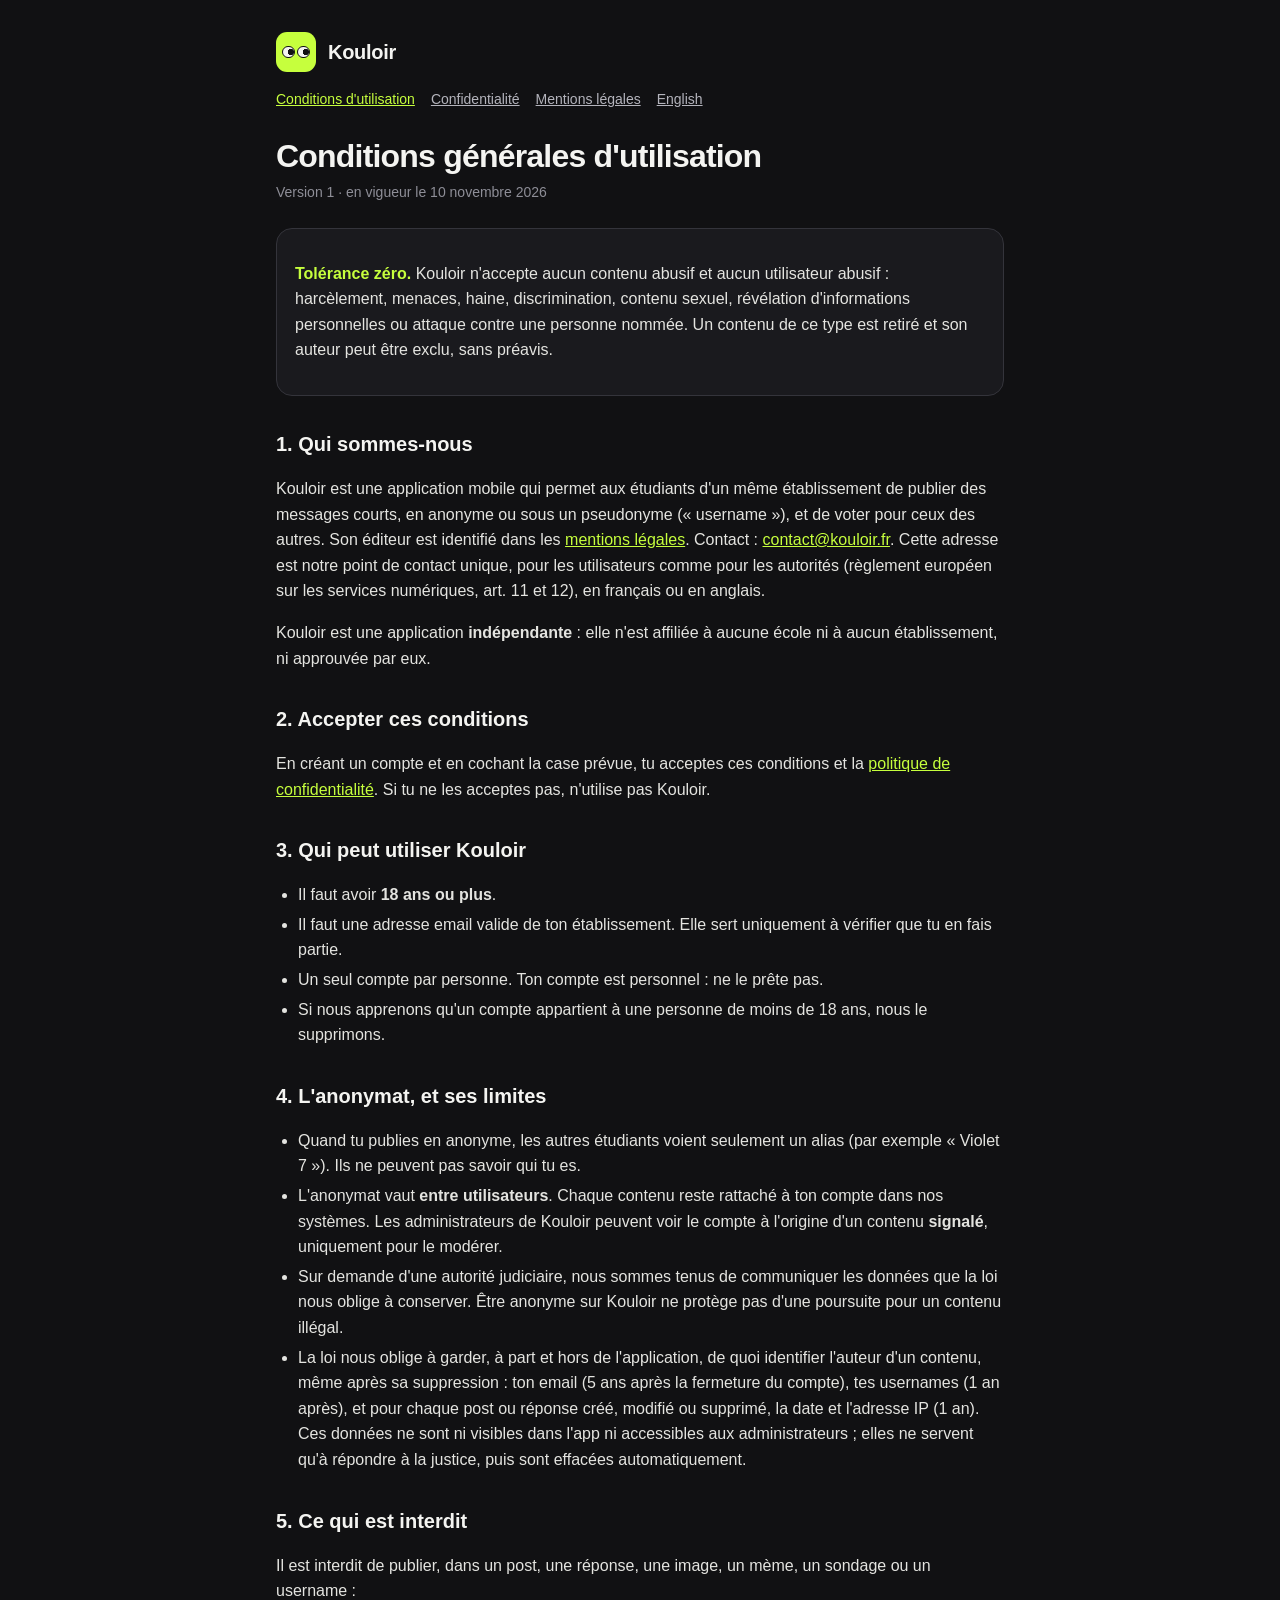
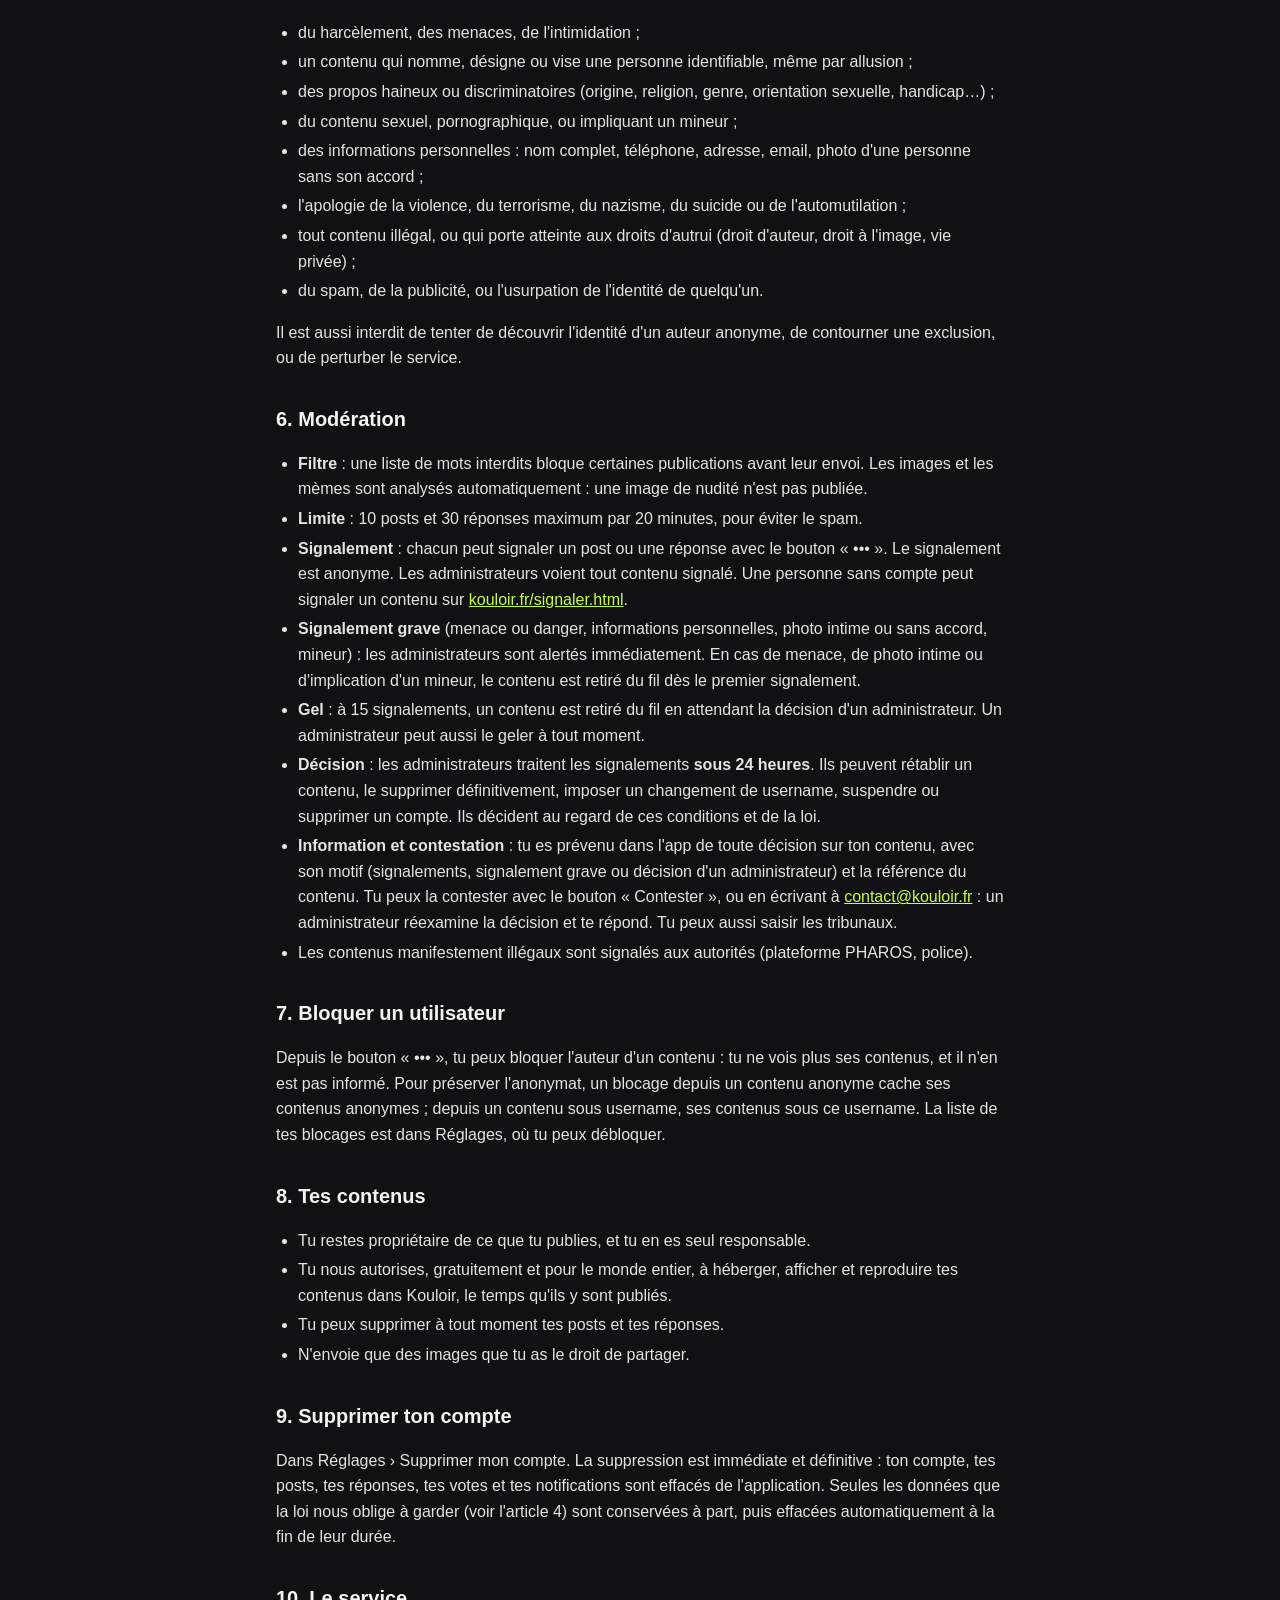
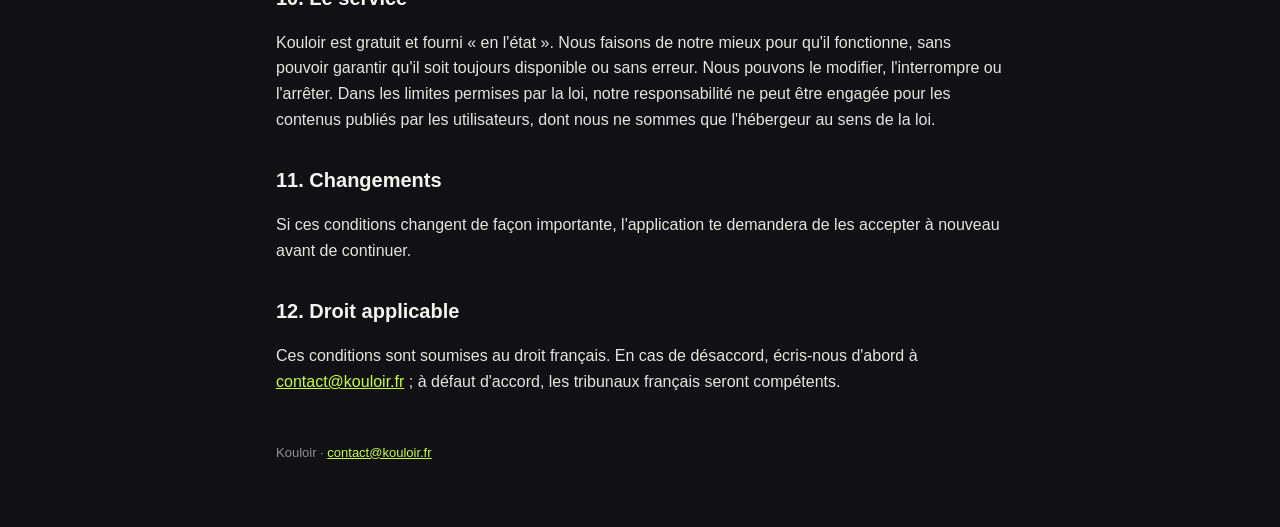
==== commit 3de38f0f: "Retrait des mentions d'HEC : Kouloir n'est affilié à aucune école" ====
--- a/cgu.html
+++ b/cgu.html
@@ -33,9 +33,8 @@
 Contact : <a href="mailto:contact@kouloir.fr">contact@kouloir.fr</a>. Cette adresse est notre point de contact
 unique, pour les utilisateurs comme pour les autorités (règlement européen sur les services numériques,
 art. 11 et 12), en français ou en anglais.</p>
-<p>Kouloir est une application <strong>indépendante</strong> : elle n'est ni affiliée à HEC Paris ni à aucun
-autre établissement, ni approuvée par eux. Le nom d'un établissement n'est cité que pour indiquer à qui
-l'application est réservée.</p>
+<p>Kouloir est une application <strong>indépendante</strong> : elle n'est affiliée à aucune école ni à aucun
+établissement, ni approuvée par eux.</p>
 
 <h2>2. Accepter ces conditions</h2>
 <p>En créant un compte et en cochant la case prévue, tu acceptes ces conditions et la
@@ -44,7 +43,7 @@
 <h2>3. Qui peut utiliser Kouloir</h2>
 <ul>
   <li>Il faut avoir <strong>18 ans ou plus</strong>.</li>
-  <li>Il faut une adresse email valide de l'établissement (pour HEC Paris : une adresse <code>@hec.edu</code>).
+  <li>Il faut une adresse email valide de ton établissement.
   Elle sert uniquement à vérifier que tu en fais partie.</li>
   <li>Un seul compte par personne. Ton compte est personnel : ne le prête pas.</li>
   <li>Si nous apprenons qu'un compte appartient à une personne de moins de 18 ans, nous le supprimons.</li>
--- a/style.css
+++ b/style.css
@@ -10,11 +10,12 @@
 header { display: flex; align-items: center; gap: 12px; margin-bottom: 8px; }
 .logo { width: 40px; height: 40px; border-radius: 11px; background: #C6FF3D; position: relative; flex: none; }
 .logo::before, .logo::after {
-  content: ""; position: absolute; top: 12px; width: 12px; height: 12px; border-radius: 50%;
-  background: #fff; box-shadow: inset -4px 0 0 0 #111113;
+  content: ""; position: absolute; top: 13.6px; width: 12.8px; height: 12.8px; border-radius: 50%;
+  border: 1.2px solid #111113; box-sizing: border-box;
+  background: radial-gradient(circle at 72% 50%, #111113 0 2.9px, #F4F4F1 3.2px);
 }
-.logo::before { left: 7px; }
-.logo::after { left: 21px; }
+.logo::before { left: 6.4px; }
+.logo::after { left: 20.8px; }
 .brand { font-weight: 700; font-size: 20px; letter-spacing: -0.3px; }
 nav { display: flex; flex-wrap: wrap; gap: 8px 16px; margin: 16px 0 28px; font-size: 14px; }
 nav a { color: #B4B4BC; }
